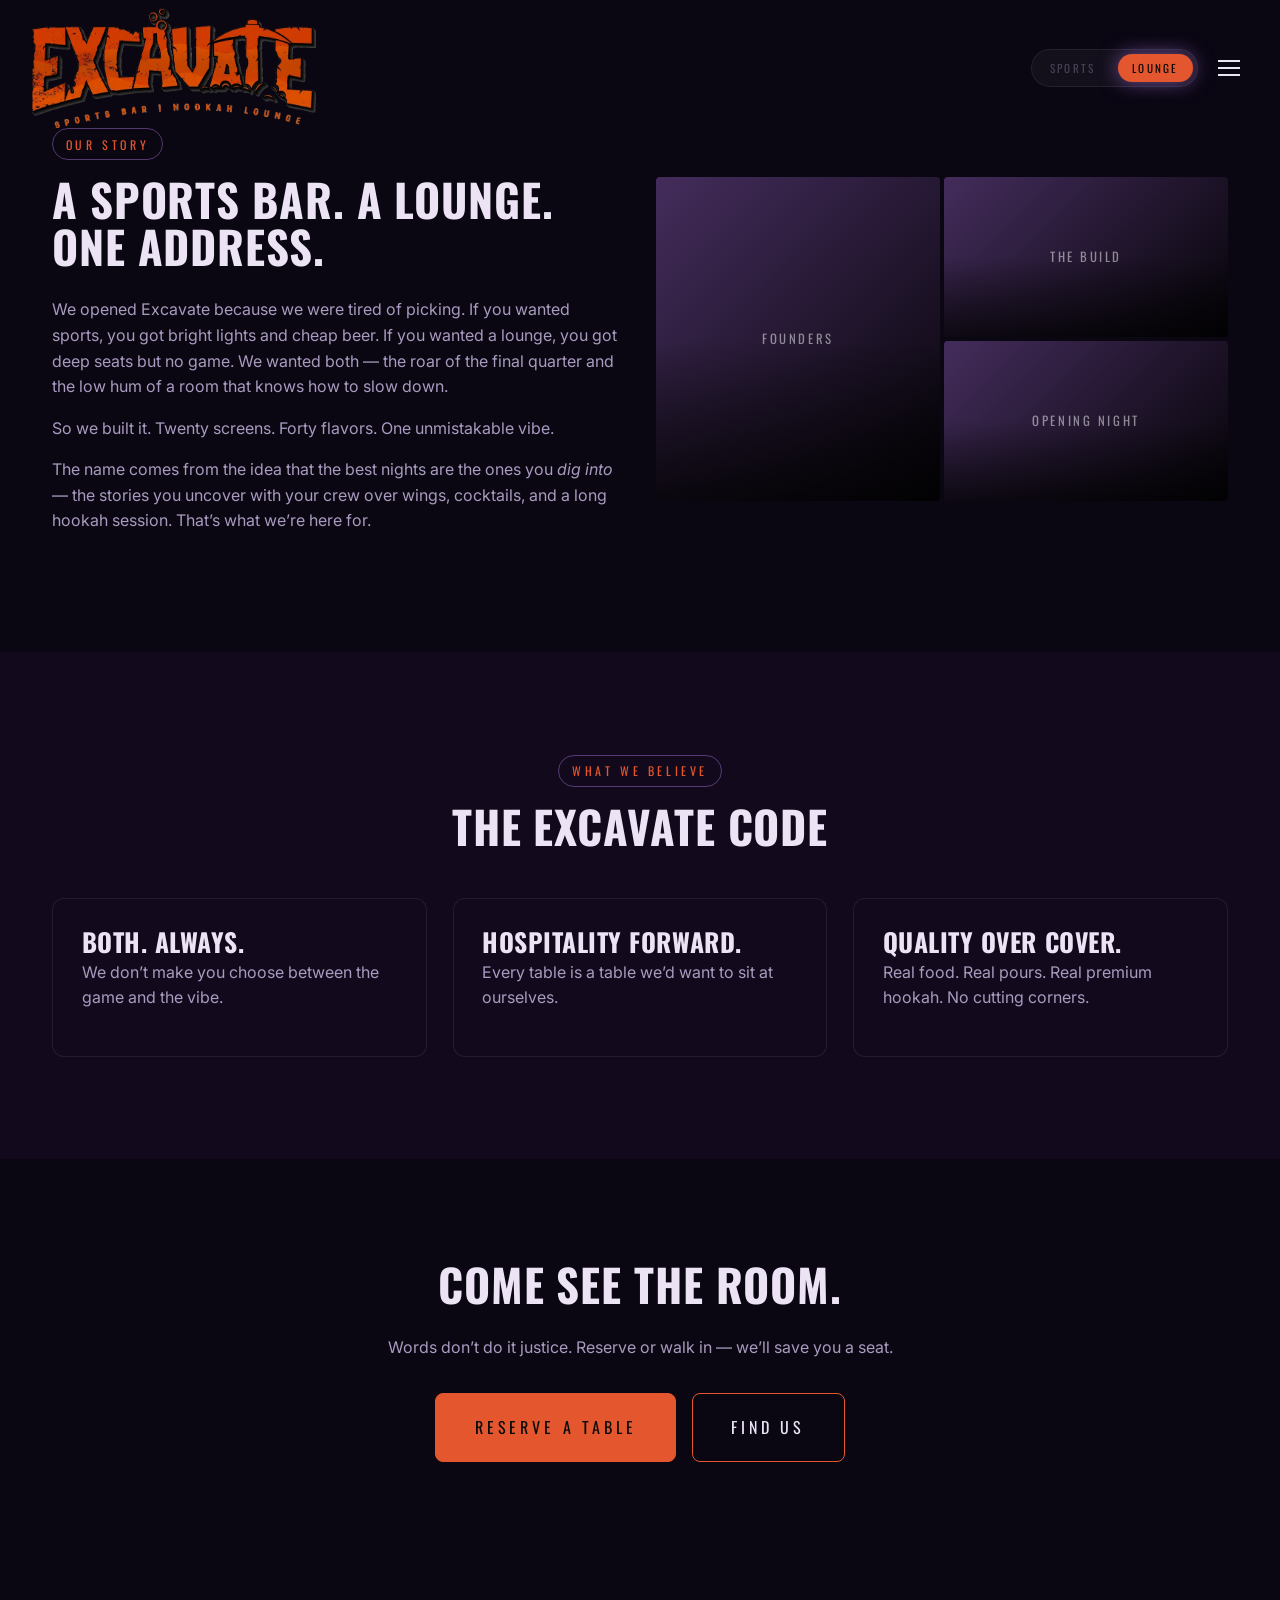
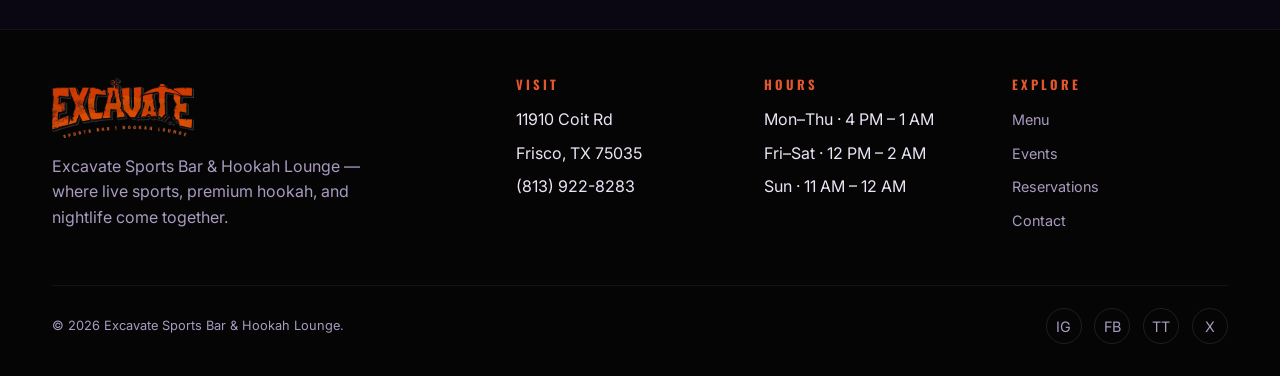
==== about.html @ d7916530 "Initial commit" ====
<!DOCTYPE html>
<html lang="en">
<head>
  <meta charset="UTF-8" />
  <meta name="viewport" content="width=device-width, initial-scale=1.0" />
  <title>About — Excavate</title>
  <meta name="description" content="The story behind Excavate Sports Bar & Hookah Lounge." />
  <link rel="icon" type="image/svg+xml" href="assets/favicon.svg" />
  <link href="https://fonts.googleapis.com/css2?family=Oswald:wght@400;600;700&family=Inter:wght@300;400;500;600&display=swap" rel="stylesheet" />
  <link rel="stylesheet" href="styles.css?v=5" />
</head>
<body data-mode="lounge">

  <!-- Nav overlay -->
  <div class="nav-overlay" id="navOverlay"></div>

    <!-- Nav drawer (outside nav to avoid stacking context issues) -->
  <ul class="nav-links" id="navLinks">
    <li><a href="index.html">Home</a></li>
    <li><a href="menu.html">Menu</a></li>
    <li><a href="events.html">Events</a></li>
    <li><a href="gallery.html">Gallery</a></li>
    <li><a href="reserve.html">Reserve</a></li>
    <li><a href="about.html" class="active">About</a></li>
    <li><a href="contact.html">Contact</a></li>
  </ul>

  <nav class="nav">
    <div class="nav-inner">
      <a href="index.html" class="nav-brand"><img src="assets/logo.png" alt="Excavate" /></a>
      <div class="nav-right">
      <div class="nav-mode-toggle" role="tablist">
        <button data-mode-btn="sports" type="button">Sports</button>
        <button data-mode-btn="lounge" type="button">Lounge</button>
      </div>
      <button class="nav-toggle" id="navToggle" aria-label="Menu"><span></span><span></span><span></span></button>
      </div>
    </div>
  </nav>


  <section class="section">
    <div class="container">
      <div class="grid-2" style="align-items:center;">
        <div>
          <span class="eyebrow">Our Story</span>
          <h2>A Sports Bar. A Lounge. One Address.</h2>
          <p>We opened Excavate because we were tired of picking. If you wanted sports, you got bright lights and cheap beer. If you wanted a lounge, you got deep seats but no game. We wanted both — the roar of the final quarter and the low hum of a room that knows how to slow down.</p>
          <p>So we built it. Twenty screens. Forty flavors. One unmistakable vibe.</p>
          <p>The name comes from the idea that the best nights are the ones you <em>dig into</em> — the stories you uncover with your crew over wings, cocktails, and a long hookah session. That’s what we’re here for.</p>
        </div>
        <div>
          <div class="gallery" style="grid-auto-rows:160px;">
            <div class="tile tall"><div class="placeholder">Founders</div></div>
            <div class="tile"><div class="placeholder">The Build</div></div>
            <div class="tile"><div class="placeholder">Opening Night</div></div>
          </div>
        </div>
      </div>
    </div>
  </section>

  <section class="section" style="background: var(--surface);">
    <div class="container">
      <div class="text-center mb-3">
        <span class="eyebrow">What We Believe</span>
        <h2>The Excavate Code</h2>
      </div>
      <div class="grid-3">
        <div class="card"><h3>Both. Always.</h3><p>We don’t make you choose between the game and the vibe.</p></div>
        <div class="card"><h3>Hospitality Forward.</h3><p>Every table is a table we’d want to sit at ourselves.</p></div>
        <div class="card"><h3>Quality Over Cover.</h3><p>Real food. Real pours. Real premium hookah. No cutting corners.</p></div>
      </div>
    </div>
  </section>

  <section class="section text-center">
    <div class="container">
      <h2>Come See the Room.</h2>
      <p class="muted" style="max-width:520px; margin: 0 auto 2rem;">Words don’t do it justice. Reserve or walk in — we’ll save you a seat.</p>
      <div class="cta-row">
        <a href="reserve.html" class="btn btn-solid btn-xl">Reserve a Table</a>
        <a href="contact.html" class="btn btn-xl">Find Us</a>
      </div>
    </div>
  </section>

  <footer class="footer">
    <div class="container">
      <div class="footer-inner">
        <div><img src="assets/logo.png" alt="Excavate" style="height:60px; margin-bottom:1rem;" /><p class="muted" style="max-width:320px;">Excavate Sports Bar &amp; Hookah Lounge — where live sports, premium hookah, and nightlife come together.</p></div>
        <div><h4>Visit</h4><ul><li>11910 Coit Rd</li><li>Frisco, TX 75035</li><li>(813) 922-8283</li></ul></div>
        <div><h4>Hours</h4><ul><li>Mon–Thu · 4 PM – 1 AM</li><li>Fri–Sat · 12 PM – 2 AM</li><li>Sun · 11 AM – 12 AM</li></ul></div>
        <div><h4>Explore</h4><ul><li><a href="menu.html">Menu</a></li><li><a href="events.html">Events</a></li><li><a href="reserve.html">Reservations</a></li><li><a href="contact.html">Contact</a></li></ul></div>
      </div>
      <div class="legal"><span>© <span id="year"></span> Excavate Sports Bar &amp; Hookah Lounge.</span><div class="socials"><a href="#">IG</a><a href="#">FB</a><a href="#">TT</a><a href="#">X</a></div></div>
    </div>
  </footer>

  <div class="mode-flash" id="modeFlash"></div>
  <script src="app.js"></script>
</body>
</html>
---- styles.css ----
/* =========================================================
   EXCAVATE — Sports Bar | Hookah Lounge
   Industrial Nightlife Dual Experience
   ========================================================= */

/* ---------- Base tokens (shared) ---------- */
:root {
  --font-display: "Oswald", "Bebas Neue", Impact, sans-serif;
  --font-body: "Inter", "Helvetica Neue", Arial, sans-serif;
  --radius: 4px;
  --radius-lg: 12px;

  --ease: cubic-bezier(0.22, 1, 0.36, 1);
  --transition-mode: 900ms var(--ease);

  /* Brand anchors — shared across both modes */
  --brand-orange: #e4572e;
  --brand-orange-hot: #ff6b2b;
  --brand-orange-deep: #b33e1d;

  /* Neutrals */
  --ink-0: #050505;
  --ink-1: #0a0a0a;
  --ink-2: #141414;
  --ink-3: #1f1f1f;
  --ink-4: #2a2a2a;
  --smoke-1: #3a3a3a;
  --smoke-2: #5a5a5a;
  --paper: #f5f1e8;
  --paper-dim: #cfc7b6;
}

/* ---------- Mode: Default (neutral, before entry) ---------- */
body {
  --bg: var(--ink-0);
  --surface: var(--ink-1);
  --surface-2: var(--ink-2);
  --text: var(--paper);
  --text-dim: var(--paper-dim);
  --primary: var(--brand-orange);
  --primary-hot: var(--brand-orange-hot);
  --accent: #ffa84d;
  --signal: #ff2d2d;
  --glow: 228, 87, 46;
  --vignette: radial-gradient(ellipse at center, rgba(0,0,0,0) 0%, rgba(0,0,0,0.7) 100%);
}

/* ---------- Mode: Sports (bright, stadium energy) ---------- */
body[data-mode="sports"] {
  --bg: #0a0a0a;
  --surface: #141414;
  --surface-2: #1f1f1f;
  --text: #f5f1e8;
  --text-dim: #cfc7b6;
  --primary: var(--brand-orange-hot);
  --primary-hot: #ff8a4d;
  --accent: #ffd166;
  --signal: #ff2d2d;
  --glow: 255, 107, 43;
}

/* ---------- Mode: Lounge (dark, smoky, neon) ---------- */
body[data-mode="lounge"] {
  --bg: #0a0612;
  --surface: #120a1c;
  --surface-2: #1a0f26;
  --text: #ece4f5;
  --text-dim: #a99bbf;
  --primary: var(--brand-orange);
  --primary-hot: #ff8a4d;
  --accent: #c084fc;
  --signal: #ff5ca8;
  --glow: 192, 132, 252;
}

/* ---------- Reset ---------- */
*, *::before, *::after { box-sizing: border-box; }
html, body { margin: 0; padding: 0; }
html { scroll-behavior: smooth; }
body {
  background: var(--bg);
  color: var(--text);
  font-family: var(--font-body);
  font-size: 16px;
  line-height: 1.6;
  -webkit-font-smoothing: antialiased;
  transition:
    background-color var(--transition-mode),
    color var(--transition-mode);
  overflow-x: hidden;
}

img { max-width: 100%; display: block; }
a { color: var(--primary); text-decoration: none; transition: color 200ms var(--ease); }
a:hover { color: var(--primary-hot); }

h1, h2, h3, h4 {
  font-family: var(--font-display);
  font-weight: 700;
  letter-spacing: 0.02em;
  text-transform: uppercase;
  margin: 0 0 0.6em;
  line-height: 1.05;
}
h1 { font-size: clamp(2.5rem, 6vw, 5.5rem); }
h2 { font-size: clamp(1.8rem, 3.5vw, 3rem); }
h3 { font-size: clamp(1.2rem, 2vw, 1.6rem); }

p { margin: 0 0 1em; color: var(--text-dim); }

/* ---------- Layout primitives ---------- */
.container {
  width: 100%;
  max-width: 1240px;
  margin: 0 auto;
  padding: 0 clamp(1rem, 3vw, 2rem);
}

.section {
  padding: clamp(3.5rem, 8vw, 7rem) 0;
  position: relative;
}

.eyebrow {
  display: inline-block;
  font-family: var(--font-display);
  letter-spacing: 0.3em;
  font-size: 0.75rem;
  color: var(--primary);
  text-transform: uppercase;
  padding: 0.35rem 0.8rem;
  border: 1px solid rgba(var(--glow), 0.4);
  border-radius: 999px;
  margin-bottom: 1rem;
}

/* ---------- Navigation ---------- */
.nav {
  position: fixed;
  top: 0; left: 0; right: 0;
  z-index: 100;
  background: transparent;
  border-bottom: none;
  transition: background var(--transition-mode);
}
.nav-inner {
  display: flex;
  align-items: center;
  justify-content: space-between;
  padding: 0.5rem clamp(1rem, 3vw, 2rem);
  max-width: 1400px;
  margin: 0 auto;
}

/* Right side: toggle + hamburger grouped together */
.nav-right {
  display: flex;
  align-items: center;
  gap: 0.75rem;
}

/* Nav scrolled state — dark bg once past hero */
.nav.scrolled {
  background: rgba(5, 5, 5, 0.88);
  backdrop-filter: blur(14px);
  -webkit-backdrop-filter: blur(14px);
  border-bottom: 1px solid rgba(255,255,255,0.06);
}
.nav-brand {
  display: flex; align-items: center; gap: 0.6rem;
  font-family: var(--font-display); font-size: 1.25rem;
  letter-spacing: 0.18em; color: var(--text);
}
.nav-brand img { height: 120px; width: auto; transition: height 300ms var(--ease); }
.nav.scrolled .nav-brand img { height: 48px; }
.nav-links {
  display: flex; gap: 1.8rem; list-style: none; margin: 0; padding: 0;
}
.nav-links a {
  color: var(--text-dim);
  font-size: 0.85rem;
  letter-spacing: 0.18em;
  text-transform: uppercase;
  font-family: var(--font-display);
  position: relative;
}
.nav-links a:hover { color: var(--text); }
.nav-links a::after {
  content: ""; position: absolute; bottom: -6px; left: 0;
  width: 0; height: 2px; background: var(--primary);
  transition: width 300ms var(--ease);
}
.nav-links a:hover::after, .nav-links a.active::after { width: 100%; }

.nav-mode-toggle {
  display: flex;
  align-items: center;
  gap: 0.5rem;
  background: rgba(255,255,255,0.04);
  border: 1px solid rgba(255,255,255,0.08);
  border-radius: 999px;
  padding: 4px;
}
.nav-mode-toggle button {
  background: transparent;
  border: none;
  color: var(--text-dim);
  font-family: var(--font-display);
  font-size: 0.7rem;
  letter-spacing: 0.2em;
  text-transform: uppercase;
  padding: 0.4rem 0.9rem;
  border-radius: 999px;
  cursor: pointer;
  transition: all 300ms var(--ease);
}
.nav-mode-toggle button.active {
  background: var(--primary);
  color: #0a0a0a;
  box-shadow: 0 0 20px rgba(var(--glow), 0.55);
}

/* Hamburger — always visible */
.nav-toggle {
  display: block;
  background: none; border: none; color: var(--text); cursor: pointer;
  padding: 0.5rem;
}
.nav-toggle span {
  display: block; width: 22px; height: 2px;
  background: var(--text); margin: 5px 0;
  transition: transform 250ms var(--ease), opacity 250ms var(--ease);
}

/* Nav links — right-side drawer (35% wide) */
.nav-links {
  position: fixed; top: 0; right: 0; bottom: 0;
  width: 35%; min-width: 240px; max-width: 380px;
  flex-direction: column; gap: 1.6rem;
  padding: 5rem 2rem 2rem;
  background: rgba(8,8,8,0.98);
  backdrop-filter: blur(12px);
  border-left: 1px solid rgba(255,255,255,0.08);
  box-shadow: -8px 0 40px rgba(0,0,0,0.6);
  transform: translateX(100%); opacity: 0; pointer-events: none;
  transition: transform 300ms var(--ease), opacity 300ms var(--ease);
  z-index: 999;
  overflow-y: auto;
}
.nav-links.open { transform: translateX(0); opacity: 1; pointer-events: auto; }

/* Overlay behind the drawer */
.nav-overlay {
  position: fixed; inset: 0;
  background: rgba(0,0,0,0.55);
  backdrop-filter: blur(2px);
  opacity: 0; pointer-events: none;
  transition: opacity 300ms var(--ease);
  z-index: 998;
}
.nav-overlay.open { opacity: 1; pointer-events: auto; }

/* ---------- Buttons ---------- */
.btn {
  display: inline-flex; align-items: center; gap: 0.6rem;
  padding: 1rem 1.8rem;
  font-family: var(--font-display);
  font-size: 0.9rem;
  letter-spacing: 0.24em;
  text-transform: uppercase;
  border-radius: 8px;
  border: 1px solid var(--primary);
  color: var(--text);
  background: transparent;
  cursor: pointer;
  transition: all 300ms var(--ease);
  position: relative; overflow: hidden;
}
.btn::before {
  content: ""; position: absolute; inset: 0;
  background: var(--primary); transform: translateX(-101%);
  transition: transform 350ms var(--ease); z-index: -1;
}
.btn:hover {
  color: #0a0a0a;
  box-shadow: 0 0 28px rgba(var(--glow), 0.55);
  border-color: var(--primary-hot);
}
.btn:hover::before { transform: translateX(0); }

.btn-solid {
  background: var(--primary); color: #0a0a0a;
  border-color: var(--primary);
}
.btn-solid::before { display: none; }
.btn-solid:hover {
  background: var(--primary-hot);
  box-shadow: 0 0 32px rgba(var(--glow), 0.7);
}

.btn-ghost {
  border-color: rgba(255,255,255,0.2);
}
.btn-ghost::before { background: rgba(255,255,255,0.1); }
.btn-ghost:hover { color: var(--text); border-color: rgba(255,255,255,0.5); }

.btn-xl { padding: 1.3rem 2.4rem; font-size: 1rem; }

/* ---------- Dual-Mode Hero (Home) ---------- */
.hero-dual {
  position: relative;
  min-height: 100vh;
  display: flex; align-items: center; justify-content: center;
  overflow: hidden;
  padding: 6rem 1rem 4rem;
}
.hero-dual::before {
  content: ""; position: absolute; inset: 0;
  background:
    radial-gradient(ellipse at 30% 20%, rgba(255, 107, 43, 0.25) 0%, transparent 55%),
    radial-gradient(ellipse at 70% 80%, rgba(192, 132, 252, 0.22) 0%, transparent 55%),
    linear-gradient(180deg, rgba(0,0,0,0.6) 0%, rgba(0,0,0,0.9) 100%);
  pointer-events: none;
  animation: heroGradient 16s ease-in-out infinite;
}
@keyframes heroGradient {
  0%, 100% { opacity: 1; }
  50% { opacity: 0.7; }
}

.hero-dual-inner {
  position: relative; z-index: 2;
  text-align: center;
  max-width: 1000px;
}
.hero-logo { width: min(80vw, 560px); margin: 0 auto 2rem; filter: drop-shadow(0 10px 40px rgba(var(--glow), 0.4)); }
.hero-tagline {
  font-family: var(--font-display);
  letter-spacing: 0.3em; text-transform: uppercase;
  font-size: clamp(0.85rem, 1.5vw, 1.1rem);
  color: var(--text-dim); margin-bottom: 3rem;
}
.hero-tagline span {
  display: inline-block; padding: 0 0.8rem;
  position: relative;
}
.hero-tagline span + span::before {
  content: "|";
  position: absolute; left: -0.2rem; color: var(--primary);
}

.mode-choose {
  display: grid;
  grid-template-columns: 1fr 1fr;
  gap: 2rem;
  max-width: 800px;
  margin: 0 auto;
}
@media (max-width: 720px) {
  .mode-choose { grid-template-columns: 1fr; gap: 1rem; }
}

.mode-card {
  position: relative;
  padding: 2.4rem 1.6rem;
  border: 1px solid rgba(255,255,255,0.12);
  border-radius: var(--radius-lg);
  background: rgba(20, 20, 20, 0.55);
  backdrop-filter: blur(14px);
  -webkit-backdrop-filter: blur(14px);
  text-align: left;
  transition: all 400ms var(--ease);
  cursor: pointer; overflow: hidden;
  color: var(--text);
}
.mode-card::before {
  content: ""; position: absolute; inset: 0;
  background: radial-gradient(circle at 50% 0%, rgba(var(--card-glow), 0.35) 0%, transparent 70%);
  opacity: 0; transition: opacity 500ms var(--ease);
}
.mode-card--sports { --card-glow: 255, 107, 43; }
.mode-card--lounge { --card-glow: 192, 132, 252; }
.mode-card:hover {
  transform: translateY(-6px);
  border-color: rgba(var(--card-glow), 0.6);
  box-shadow: 0 20px 60px rgba(var(--card-glow), 0.25);
}
.mode-card:hover::before { opacity: 1; }
.mode-card h2 { color: var(--text); margin-bottom: 0.3rem; }
.mode-card p { color: var(--text-dim); margin-bottom: 1.4rem; }
.mode-card .icon {
  font-size: 2.4rem; margin-bottom: 1rem;
  display: block;
}
.mode-card .enter {
  display: inline-flex; align-items: center; gap: 0.5rem;
  font-family: var(--font-display); letter-spacing: 0.24em;
  font-size: 0.85rem; text-transform: uppercase;
  color: rgba(var(--card-glow), 1);
}
.mode-card .enter::after {
  content: "→"; transition: transform 300ms var(--ease);
}
.mode-card:hover .enter::after { transform: translateX(6px); }

/* ---------- Scroll cue ---------- */
.scroll-cue {
  position: absolute; bottom: 24px; left: 50%;
  transform: translateX(-50%);
  color: var(--text-dim); font-size: 0.7rem;
  letter-spacing: 0.3em; text-transform: uppercase;
  font-family: var(--font-display);
  animation: float 2.4s ease-in-out infinite;
}
.scroll-cue::after {
  content: ""; display: block; width: 1px; height: 28px;
  background: linear-gradient(180deg, var(--primary), transparent);
  margin: 0.6rem auto 0;
}
@keyframes float {
  0%, 100% { transform: translate(-50%, 0); }
  50%   { transform: translate(-50%, 6px); }
}

/* ---------- Smoke & lights overlay ---------- */
.atmosphere {
  position: absolute; inset: 0; pointer-events: none; overflow: hidden; z-index: 1;
}
.smoke-blob {
  position: absolute;
  width: 600px; height: 600px; border-radius: 50%;
  background: radial-gradient(circle, rgba(255,255,255,0.06) 0%, transparent 60%);
  filter: blur(40px);
  animation: smokeDrift 22s ease-in-out infinite;
}
.smoke-blob.s1 { top: -200px; left: -150px; animation-delay: 0s; }
.smoke-blob.s2 { bottom: -200px; right: -150px; animation-delay: -7s;
  background: radial-gradient(circle, rgba(var(--glow), 0.08) 0%, transparent 60%); }
.smoke-blob.s3 { top: 30%; right: 20%; width: 400px; height: 400px; animation-delay: -14s; }

@keyframes smokeDrift {
  0%, 100% { transform: translate(0, 0) scale(1); opacity: 0.55; }
  50%      { transform: translate(40px, -30px) scale(1.15); opacity: 0.8; }
}

.stadium-lights {
  position: absolute; inset: 0; opacity: 0;
  background:
    radial-gradient(ellipse at 20% 0%, rgba(255,107,43,0.15) 0%, transparent 40%),
    radial-gradient(ellipse at 80% 0%, rgba(255,209,102,0.10) 0%, transparent 40%);
  transition: opacity 900ms var(--ease);
}
body[data-mode="sports"] .stadium-lights { opacity: 1; }

/* ---------- Stat strip ---------- */
.stat-strip {
  display: grid;
  grid-template-columns: repeat(4, 1fr);
  gap: 2rem;
  padding: 2.6rem 0;
  border-top: 1px solid rgba(255,255,255,0.08);
  border-bottom: 1px solid rgba(255,255,255,0.08);
}
@media (max-width: 720px) { .stat-strip { grid-template-columns: repeat(2, 1fr); gap: 1.4rem; } }
.stat-strip > div { text-align: center; }
.stat-strip .n {
  font-family: var(--font-display);
  font-size: clamp(2rem, 4vw, 3.4rem); color: var(--primary); display: block;
  text-shadow: 0 0 24px rgba(var(--glow), 0.45);
}
.stat-strip .l {
  font-family: var(--font-display);
  font-size: 0.7rem; letter-spacing: 0.3em;
  color: var(--text-dim); text-transform: uppercase;
}

/* ---------- Cards & grids ---------- */
.grid-3 {
  display: grid; gap: 1.6rem;
  grid-template-columns: repeat(auto-fit, minmax(280px, 1fr));
}
.grid-2 {
  display: grid; gap: 2rem;
  grid-template-columns: repeat(auto-fit, minmax(320px, 1fr));
}

.card {
  background: var(--surface);
  border: 1px solid rgba(255,255,255,0.08);
  border-radius: var(--radius-lg);
  padding: 1.8rem;
  transition: transform 300ms var(--ease), border-color 300ms var(--ease), box-shadow 300ms var(--ease);
}
.card:hover {
  transform: translateY(-4px);
  border-color: rgba(var(--glow), 0.45);
  box-shadow: 0 14px 40px rgba(var(--glow), 0.18);
}
.card h3 { margin-bottom: 0.3rem; }

/* ---------- Game / Match cards ---------- */
.match-card {
  background: var(--surface);
  border: 1px solid rgba(255,255,255,0.08);
  border-radius: var(--radius-lg);
  padding: 1.4rem;
  display: flex; flex-direction: column; gap: 1rem;
  position: relative; overflow: hidden;
}
.match-card .league {
  font-family: var(--font-display);
  letter-spacing: 0.24em; font-size: 0.7rem;
  color: var(--primary); text-transform: uppercase;
}
.match-card .time {
  font-family: var(--font-display); color: var(--text-dim);
  font-size: 0.8rem; letter-spacing: 0.15em;
}
.match-card .teams {
  display: flex; justify-content: space-between; align-items: center;
  font-family: var(--font-display); font-size: 1.4rem;
  text-transform: uppercase;
}
.match-card .vs { color: var(--text-dim); font-size: 0.8rem; }
.match-card .live {
  position: absolute; top: 1rem; right: 1rem;
  padding: 0.2rem 0.6rem; border-radius: 999px;
  background: var(--signal);
  color: white; font-size: 0.65rem; letter-spacing: 0.2em;
  font-family: var(--font-display);
  animation: pulse 1.6s infinite;
}
@keyframes pulse {
  0%, 100% { box-shadow: 0 0 0 0 rgba(255,45,45,0.6); }
  70% { box-shadow: 0 0 0 12px rgba(255,45,45,0); }
}

/* ---------- Hookah flavor cards ---------- */
.flavor-card {
  position: relative;
  padding: 1.6rem;
  background: linear-gradient(180deg, var(--surface), var(--surface-2));
  border: 1px solid rgba(var(--glow), 0.15);
  border-radius: var(--radius-lg);
  overflow: hidden;
  transition: all 400ms var(--ease);
}
.flavor-card::before {
  content: ""; position: absolute; inset: 0;
  background: radial-gradient(circle at 50% 0%, rgba(var(--glow), 0.25) 0%, transparent 60%);
  opacity: 0; transition: opacity 400ms var(--ease);
}
.flavor-card:hover { border-color: rgba(var(--glow), 0.5); transform: translateY(-4px); }
.flavor-card:hover::before { opacity: 1; }
.flavor-card h4 {
  font-family: var(--font-display); font-size: 1.1rem;
  letter-spacing: 0.12em; margin-bottom: 0.2rem;
  position: relative; z-index: 1;
}
.flavor-card .notes {
  font-size: 0.85rem; color: var(--text-dim);
  position: relative; z-index: 1;
}
.flavor-card .price {
  position: absolute; top: 1.4rem; right: 1.4rem;
  font-family: var(--font-display); color: var(--primary);
  font-size: 1.1rem; z-index: 1;
}

/* ---------- Menu list ---------- */
.menu-list { list-style: none; margin: 0; padding: 0; }
.menu-list li {
  display: grid;
  grid-template-columns: 1fr auto;
  gap: 1rem;
  padding: 1rem 0;
  border-bottom: 1px dashed rgba(255,255,255,0.08);
  align-items: baseline;
}
.menu-list li:last-child { border-bottom: none; }
.menu-list .item-name {
  font-family: var(--font-display);
  font-size: 1.05rem; letter-spacing: 0.08em;
  text-transform: uppercase; color: var(--text);
}
.menu-list .item-desc { display: block; color: var(--text-dim); font-size: 0.85rem; margin-top: 0.2rem; letter-spacing: 0; text-transform: none; font-family: var(--font-body); }
.menu-list .item-price {
  font-family: var(--font-display); color: var(--primary);
  font-size: 1.05rem;
}

/* Menu tabs */
.menu-tabs {
  display: flex; gap: 0.6rem; flex-wrap: wrap;
  margin-bottom: 2.4rem; justify-content: center;
}
.menu-tab {
  background: transparent;
  border: 1px solid rgba(255,255,255,0.12);
  color: var(--text-dim);
  padding: 0.7rem 1.4rem;
  font-family: var(--font-display);
  letter-spacing: 0.2em; text-transform: uppercase;
  font-size: 0.75rem;
  border-radius: 999px; cursor: pointer;
  transition: all 250ms var(--ease);
}
.menu-tab:hover { color: var(--text); border-color: var(--primary); }
.menu-tab.active {
  background: var(--primary); color: #0a0a0a;
  border-color: var(--primary);
  box-shadow: 0 0 20px rgba(var(--glow), 0.4);
}

.menu-panel { display: none; }
.menu-panel.active { display: block; animation: fadeInUp 500ms var(--ease); }
@keyframes fadeInUp {
  from { opacity: 0; transform: translateY(12px); }
  to   { opacity: 1; transform: translateY(0); }
}

/* ---------- Combo featured ---------- */
.combo-card {
  background: linear-gradient(135deg, rgba(var(--glow), 0.1) 0%, var(--surface-2) 60%);
  border: 1px solid rgba(var(--glow), 0.3);
  padding: 2rem;
  border-radius: var(--radius-lg);
  position: relative; overflow: hidden;
}
.combo-card .pill {
  display: inline-block; padding: 0.3rem 0.7rem;
  border-radius: 999px; font-size: 0.65rem;
  font-family: var(--font-display); letter-spacing: 0.24em;
  text-transform: uppercase; color: #0a0a0a;
  background: var(--primary);
  margin-bottom: 0.8rem;
}
.combo-card .price-big {
  font-family: var(--font-display);
  font-size: 2.4rem; color: var(--primary);
  display: block; margin-top: 0.8rem;
  text-shadow: 0 0 28px rgba(var(--glow), 0.4);
}
.combo-card ul { list-style: none; padding: 0; margin: 1rem 0; }
.combo-card li { padding: 0.3rem 0; color: var(--text-dim); }
.combo-card li::before { content: "▸ "; color: var(--primary); }

/* ---------- Gallery ---------- */
.gallery {
  display: grid;
  gap: 4px;
  grid-template-columns: repeat(auto-fit, minmax(240px, 1fr));
  grid-auto-rows: 220px;
}
.gallery .tile {
  position: relative; overflow: hidden;
  border-radius: var(--radius);
  background: var(--surface-2);
  cursor: pointer;
}
.gallery .tile.wide { grid-column: span 2; }
.gallery .tile.tall { grid-row: span 2; }
.gallery .tile::before {
  content: ""; position: absolute; inset: 0;
  background: linear-gradient(180deg, transparent 50%, rgba(0,0,0,0.7) 100%);
  z-index: 1;
}
.gallery .tile .label {
  position: absolute; left: 1rem; bottom: 0.8rem; z-index: 2;
  font-family: var(--font-display); letter-spacing: 0.2em;
  text-transform: uppercase; font-size: 0.75rem;
  color: var(--paper);
}
.gallery .tile .placeholder {
  width: 100%; height: 100%;
  background: linear-gradient(135deg,
    rgba(var(--glow), 0.25) 0%,
    rgba(0,0,0,0.8) 100%);
  display: flex; align-items: center; justify-content: center;
  font-family: var(--font-display); color: rgba(255,255,255,0.5);
  letter-spacing: 0.2em; font-size: 0.8rem; text-transform: uppercase;
  transition: transform 500ms var(--ease);
}
.gallery .tile:hover .placeholder { transform: scale(1.06); }
@media (max-width: 720px) {
  .gallery .tile.wide, .gallery .tile.tall { grid-column: span 1; grid-row: span 1; }
}

/* ---------- Reservation form ---------- */
.form-grid {
  display: grid;
  grid-template-columns: 1fr 1fr;
  gap: 1.2rem;
}
@media (max-width: 640px) { .form-grid { grid-template-columns: 1fr; } }
.form-grid .full { grid-column: 1 / -1; }

.field {
  display: flex; flex-direction: column; gap: 0.4rem;
}
.field label {
  font-family: var(--font-display);
  font-size: 0.7rem; letter-spacing: 0.24em;
  color: var(--text-dim); text-transform: uppercase;
}
.field input, .field select, .field textarea {
  background: var(--surface);
  border: 1px solid rgba(255,255,255,0.12);
  color: var(--text);
  padding: 0.9rem 1rem;
  border-radius: var(--radius);
  font-family: inherit; font-size: 1rem;
  transition: border-color 250ms var(--ease), box-shadow 250ms var(--ease);
}
.field input:focus, .field select:focus, .field textarea:focus {
  outline: none;
  border-color: var(--primary);
  box-shadow: 0 0 0 3px rgba(var(--glow), 0.2);
}
.field textarea { resize: vertical; min-height: 120px; }

/* ---------- Info / contact blocks ---------- */
.info-grid { display: grid; gap: 2rem; grid-template-columns: repeat(auto-fit, minmax(240px, 1fr)); }
.info-block .label {
  font-family: var(--font-display);
  font-size: 0.7rem; letter-spacing: 0.24em;
  color: var(--primary); text-transform: uppercase;
  margin-bottom: 0.4rem;
}
.info-block .value {
  font-family: var(--font-display);
  font-size: 1.1rem; letter-spacing: 0.05em;
  color: var(--text);
}

.map-embed {
  background: var(--surface-2);
  border: 1px solid rgba(255,255,255,0.08);
  border-radius: var(--radius-lg);
  aspect-ratio: 16 / 9;
  display: flex; align-items: center; justify-content: center;
  color: var(--text-dim);
  font-family: var(--font-display);
  letter-spacing: 0.24em; text-transform: uppercase;
  font-size: 0.8rem;
}

/* ---------- Footer ---------- */
.footer {
  background: var(--ink-0);
  border-top: 1px solid rgba(255,255,255,0.06);
  padding: 3rem 0 2rem;
  margin-top: 4rem;
}
.footer-inner {
  display: grid;
  grid-template-columns: 2fr 1fr 1fr 1fr;
  gap: 2rem;
}
@media (max-width: 900px) { .footer-inner { grid-template-columns: 1fr 1fr; } }
@media (max-width: 540px) { .footer-inner { grid-template-columns: 1fr; } }

.footer h4 {
  font-size: 0.8rem; letter-spacing: 0.24em; color: var(--primary);
  margin-bottom: 1rem;
}
.footer ul { list-style: none; padding: 0; margin: 0; }
.footer li { margin-bottom: 0.5rem; }
.footer a { color: var(--text-dim); font-size: 0.9rem; }
.footer a:hover { color: var(--text); }
.footer .legal {
  border-top: 1px solid rgba(255,255,255,0.06);
  margin-top: 2.4rem; padding-top: 1.4rem;
  display: flex; justify-content: space-between; align-items: center; flex-wrap: wrap; gap: 1rem;
  color: var(--text-dim); font-size: 0.8rem;
}
.footer .socials { display: flex; gap: 0.8rem; }
.footer .socials a {
  width: 36px; height: 36px;
  border: 1px solid rgba(255,255,255,0.1);
  border-radius: 50%;
  display: inline-flex; align-items: center; justify-content: center;
  transition: all 250ms var(--ease);
}
.footer .socials a:hover {
  border-color: var(--primary); color: var(--primary);
  box-shadow: 0 0 18px rgba(var(--glow), 0.35);
}

/* ---------- Page headers (inner pages) ---------- */
.page-header {
  padding: 9rem 0 3rem;
  text-align: center; position: relative;
  border-bottom: 1px solid rgba(255,255,255,0.06);
  overflow: hidden;
}
.page-header .atmosphere { z-index: 0; }
.page-header > * { position: relative; z-index: 1; }
.page-header h1 { margin-bottom: 0.4rem; }
.page-header p { max-width: 600px; margin: 0 auto; }

/* ---------- Mode-switch flash overlay ---------- */
.mode-flash {
  position: fixed; inset: 0; z-index: 999;
  background: radial-gradient(circle at center, rgba(var(--glow), 0.8) 0%, transparent 70%);
  opacity: 0; pointer-events: none;
  mix-blend-mode: screen;
  transition: opacity 600ms var(--ease);
}
.mode-flash.flash { opacity: 1; }

/* ---------- Utilities ---------- */
.text-center { text-align: center; }
.muted { color: var(--text-dim); }
.orange { color: var(--primary); }
.mt-1 { margin-top: 1rem; } .mt-2 { margin-top: 2rem; } .mt-3 { margin-top: 3rem; }
.mb-1 { margin-bottom: 1rem; } .mb-2 { margin-bottom: 2rem; } .mb-3 { margin-bottom: 3rem; }
.cta-row { display: flex; gap: 1rem; flex-wrap: wrap; justify-content: center; }

/* Reveal-on-scroll */
.reveal { opacity: 0; transform: translateY(30px); transition: opacity 800ms var(--ease), transform 800ms var(--ease); }
.reveal.in { opacity: 1; transform: translateY(0); }

/* Swipe cue for mobile */
.swipe-cue {
  display: none;
  position: fixed; bottom: 1.5rem; left: 50%; transform: translateX(-50%);
  font-family: var(--font-display); letter-spacing: 0.2em; text-transform: uppercase;
  font-size: 0.7rem; color: var(--text-dim);
  background: rgba(0,0,0,0.6); padding: 0.4rem 0.9rem; border-radius: 999px;
  backdrop-filter: blur(10px);
  z-index: 50; pointer-events: none;
  opacity: 0; transition: opacity 400ms var(--ease);
}
@media (max-width: 720px) {
  .swipe-cue.show { display: block; opacity: 1; animation: fadeOutLater 3s forwards; }
}
@keyframes fadeOutLater {
  0% { opacity: 0; } 15% { opacity: 1; } 80% { opacity: 1; } 100% { opacity: 0; }
}

/* ---------- Menu Hero ---------- */
.menu-hero {
  position: relative;
  min-height: 55vh;
  display: flex;
  align-items: center;
  justify-content: center;
  background-image: url('assets/hero-bg.png');
  background-size: cover;
  background-position: center;
  padding: calc(120px + 3rem) 1rem 4rem;
  overflow: hidden;
}
.menu-hero::before {
  content: ""; position: absolute; inset: 0;
  background: linear-gradient(180deg, rgba(0,0,0,0.55) 0%, rgba(0,0,0,0.8) 100%);
  pointer-events: none;
}
.menu-hero-inner {
  position: relative; z-index: 1;
  text-align: center;
  width: 100%;
}
.menu-hero-title {
  font-family: var(--font-display);
  font-size: clamp(3.5rem, 10vw, 7rem);
  font-weight: 700;
  color: #fff;
  letter-spacing: 0.05em;
  text-transform: uppercase;
  margin: 0 0 0.5rem;
  line-height: 1;
}
.menu-hero-divider {
  width: 80px; height: 2px;
  background: var(--primary);
  margin: 0.8rem auto;
}
.menu-hero-sub {
  font-size: clamp(0.9rem, 1.8vw, 1.1rem);
  color: rgba(255,255,255,0.75);
  max-width: 560px; margin: 0 auto;
  font-style: italic;
  font-family: var(--font-body);
}

/* ---------- Hookah Menu (Ghazal-style list) ---------- */
.hk-section { margin-bottom: 3.5rem; }

.hk-heading {
  font-family: 'Cormorant Garamond', Georgia, serif !important;
  font-size: clamp(1.4rem, 2.5vw, 1.9rem) !important;
  font-weight: 600 !important;
  color: var(--primary) !important;
  text-transform: none !important;
  letter-spacing: 0.02em !important;
  border-bottom: 1px solid rgba(var(--glow), 0.3);
  padding-bottom: 0.6rem;
  margin-bottom: 0;
}

.hk-list {
  display: grid;
  grid-template-columns: 1fr 1fr;
  column-gap: 3rem;
}
@media (max-width: 640px) { .hk-list { grid-template-columns: 1fr; } }

.hk-item {
  display: flex;
  align-items: center;
  padding: 0.85rem 0;
  border-bottom: 1px solid rgba(255,255,255,0.06);
}
.hk-name {
  font-size: 1rem;
  color: var(--text);
  white-space: nowrap;
  font-family: var(--font-body);
  font-weight: 400;
  flex-shrink: 0;
}
.hk-dots {
  flex: 1;
  height: 1px;
  background-image: repeating-linear-gradient(
    to right,
    rgba(255,255,255,0.2) 0px,
    rgba(255,255,255,0.2) 4px,
    transparent 4px,
    transparent 10px
  );
  margin: 0 0.8rem;
  min-width: 20px;
}
.hk-price {
  color: var(--primary);
  font-family: var(--font-display);
  font-size: 0.95rem;
  letter-spacing: 0.05em;
  white-space: nowrap;
  flex-shrink: 0;
}

.hk-policy {
  text-align: center;
  border-top: 1px solid rgba(255,255,255,0.08);
  padding-top: 2.5rem;
  margin-top: 1rem;
}
.hk-policy h4 {
  color: var(--primary);
  font-size: 1rem; letter-spacing: 0.2em;
  margin-bottom: 0.6rem;
}
.hk-policy p {
  color: var(--text-dim);
  font-size: 0.95rem;
  margin-bottom: 0.3rem;
}
.hk-note {
  font-style: italic;
  font-size: 0.82rem !important;
  margin-top: 1rem !important;
  max-width: 600px;
  margin-left: auto !important;
  margin-right: auto !important;
}

/* ---------- Menu: lounge mode shows only hookah ---------- */
body[data-mode="lounge"] .sports-only { display: none !important; visibility: hidden !important; }
body[data-mode="lounge"] .menu-panel:not(.lounge-always-show) { display: none !important; }
body[data-mode="lounge"] .lounge-always-show { display: block !important; visibility: visible !important; }
body[data-mode="sports"] .lounge-only { display: none; }

/* Brand section within hookah menu */
.hookah-brands { display: flex; flex-direction: column; gap: 3rem; }
.brand-title {
  font-family: var(--font-display);
  font-size: 1rem; letter-spacing: 0.3em;
  text-transform: uppercase;
  color: var(--primary);
  border-bottom: 1px solid rgba(var(--glow), 0.3);
  padding-bottom: 0.6rem;
  margin-bottom: 1.2rem;
}

/* ---------- Lounge Hero ---------- */
.hero-lounge {
  position: relative;
  min-height: 100vh;
  display: flex; align-items: center; justify-content: center;
  overflow: hidden;
  padding: 6rem 1rem 4rem;
  background-image: url('assets/hero-bg.png');
  background-size: cover;
  background-position: center;
  background-repeat: no-repeat;
}
.hero-lounge::before {
  content: ""; position: absolute; inset: 0;
  background: linear-gradient(180deg, rgba(0,0,0,0.45) 0%, rgba(0,0,0,0.7) 100%);
  pointer-events: none;
}
.hero-lounge-inner {
  position: relative; z-index: 2;
  text-align: center;
  max-width: 900px;
}
.hero-lounge-sub {
  font-family: 'Cormorant Garamond', 'Georgia', serif;
  font-size: clamp(1.4rem, 3vw, 2.2rem);
  font-style: italic;
  color: #fff;
  letter-spacing: 0.08em;
  margin-bottom: 2.5rem;
  font-weight: 400;
  text-shadow: 0 2px 20px rgba(0,0,0,0.6);
}

/* Disable Sports button */
[data-mode-btn="sports"] {
  opacity: 0.35;
  pointer-events: none;
  cursor: default;
}

/* Inner pages — push content below fixed nav */
.section:first-of-type { padding-top: clamp(5rem, 10vw, 8rem); }

/* ---------- Experience Pillars ---------- */
.pillars {
  display: grid;
  grid-template-columns: repeat(3, 1fr);
  border: 1px solid rgba(255,255,255,0.08);
  border-radius: var(--radius-lg);
  overflow: hidden;
}
@media (max-width: 720px) { .pillars { grid-template-columns: 1fr; } }

.pillar-card {
  padding: 3rem 2.4rem;
  text-align: center;
  border-right: 1px solid rgba(255,255,255,0.08);
  background: var(--surface);
  transition: background 300ms var(--ease);
}
.pillar-card:last-child { border-right: none; }
@media (max-width: 720px) {
  .pillar-card { border-right: none; border-bottom: 1px solid rgba(255,255,255,0.08); }
  .pillar-card:last-child { border-bottom: none; }
}
.pillar-card--center {
  background: linear-gradient(180deg, rgba(var(--glow), 0.1) 0%, var(--surface) 100%);
  border-top: 2px solid var(--primary);
}
.pillar-card:hover { background: var(--surface-2); }
.pillar-icon {
  font-size: 1.8rem; color: var(--primary);
  margin-bottom: 1rem; display: block;
  text-shadow: 0 0 20px rgba(var(--glow), 0.5);
}

/* ---------- Collections ---------- */
.collections {
  display: grid;
  grid-template-columns: repeat(4, 1fr);
  gap: 1.4rem;
}
@media (max-width: 960px) { .collections { grid-template-columns: repeat(2, 1fr); } }
@media (max-width: 540px) { .collections { grid-template-columns: 1fr; } }

.collection-card {
  display: flex; flex-direction: column;
  border: 1px solid rgba(255,255,255,0.08);
  border-radius: var(--radius-lg);
  overflow: hidden;
  background: var(--surface);
  color: var(--text);
  transition: all 350ms var(--ease);
}
.collection-card:hover {
  border-color: rgba(var(--glow), 0.45);
  transform: translateY(-6px);
  box-shadow: 0 20px 50px rgba(var(--glow), 0.15);
  color: var(--text);
}
.collection-img {
  height: 190px;
  overflow: hidden;
}
.collection-img .placeholder {
  width: 100%; height: 100%;
  background: linear-gradient(135deg, rgba(var(--glow), 0.28) 0%, rgba(0,0,0,0.75) 100%);
  display: flex; align-items: center; justify-content: center;
  font-family: var(--font-display); letter-spacing: 0.22em;
  color: rgba(255,255,255,0.35); font-size: 0.75rem; text-transform: uppercase;
  transition: transform 500ms var(--ease);
}
.collection-card:hover .collection-img .placeholder { transform: scale(1.08); }
.collection-body {
  padding: 1.4rem; flex: 1;
  display: flex; flex-direction: column;
}
.collection-body h3 { margin-bottom: 0.3rem; font-size: 1.05rem; }
.collection-body p { flex: 1; font-size: 0.88rem; }
.collection-link {
  font-family: var(--font-display); font-size: 0.75rem;
  letter-spacing: 0.22em; color: var(--primary);
  text-transform: uppercase; margin-top: 0.6rem;
  transition: letter-spacing 300ms var(--ease);
}
.collection-card:hover .collection-link { letter-spacing: 0.32em; }

/* ---------- Event Cards ---------- */
.event-card {
  background: var(--surface);
  border: 1px solid rgba(255,255,255,0.08);
  border-radius: var(--radius-lg);
  padding: 2.4rem;
  text-align: center;
  transition: all 300ms var(--ease);
}
.event-card:hover {
  border-color: rgba(var(--glow), 0.4);
  transform: translateY(-4px);
  box-shadow: 0 16px 44px rgba(var(--glow), 0.15);
}
.event-card--featured {
  background: linear-gradient(160deg, rgba(var(--glow), 0.12) 0%, var(--surface-2) 100%);
  border-color: rgba(var(--glow), 0.3);
}
.event-night {
  display: inline-block;
  font-family: var(--font-display); font-size: 0.68rem;
  letter-spacing: 0.32em; color: var(--primary);
  text-transform: uppercase; margin-bottom: 0.8rem;
}
.event-detail {
  display: block;
  font-family: var(--font-display); font-size: 0.72rem;
  letter-spacing: 0.22em; color: var(--text-dim);
  text-transform: uppercase; margin-top: 1rem;
  padding-top: 1rem;
  border-top: 1px solid rgba(255,255,255,0.08);
}

/* ---------- Full-width Gallery ---------- */
.gallery-full {
  display: grid;
  grid-template-columns: repeat(4, 1fr);
  grid-auto-rows: 220px;
  gap: 4px;
}
@media (max-width: 720px) { .gallery-full { grid-template-columns: repeat(2, 1fr); } }

.gtile {
  position: relative; overflow: hidden;
  background: var(--surface-2); cursor: pointer;
}
.gtile-wide { grid-column: span 2; }
.gtile-tall { grid-row: span 2; }
@media (max-width: 720px) {
  .gtile-wide, .gtile-tall { grid-column: span 1; grid-row: span 1; }
}
.gtile .placeholder {
  width: 100%; height: 100%;
  background: linear-gradient(135deg, rgba(var(--glow), 0.22) 0%, rgba(0,0,0,0.72) 100%);
  display: flex; align-items: center; justify-content: center;
  font-family: var(--font-display); letter-spacing: 0.22em;
  color: rgba(255,255,255,0.28); font-size: 0.75rem; text-transform: uppercase;
  transition: transform 500ms var(--ease);
}
.gtile:hover .placeholder { transform: scale(1.06); }

/* ---------- Testimonials ---------- */
.testimonial-card {
  background: var(--surface);
  border: 1px solid rgba(255,255,255,0.08);
  border-radius: var(--radius-lg);
  padding: 2rem 1.8rem;
  transition: all 300ms var(--ease);
}
.testimonial-card:hover {
  border-color: rgba(var(--glow), 0.35);
  transform: translateY(-4px);
  box-shadow: 0 14px 40px rgba(var(--glow), 0.12);
}
.t-stars {
  font-size: 1rem; color: var(--primary);
  margin-bottom: 1rem;
  text-shadow: 0 0 14px rgba(var(--glow), 0.45);
  letter-spacing: 0.1em;
}
.testimonial-card p {
  font-style: italic; font-size: 0.94rem;
  line-height: 1.75; margin-bottom: 1.2rem;
}
.t-name {
  font-family: var(--font-display); font-size: 0.72rem;
  letter-spacing: 0.24em; color: var(--primary);
  text-transform: uppercase;
}
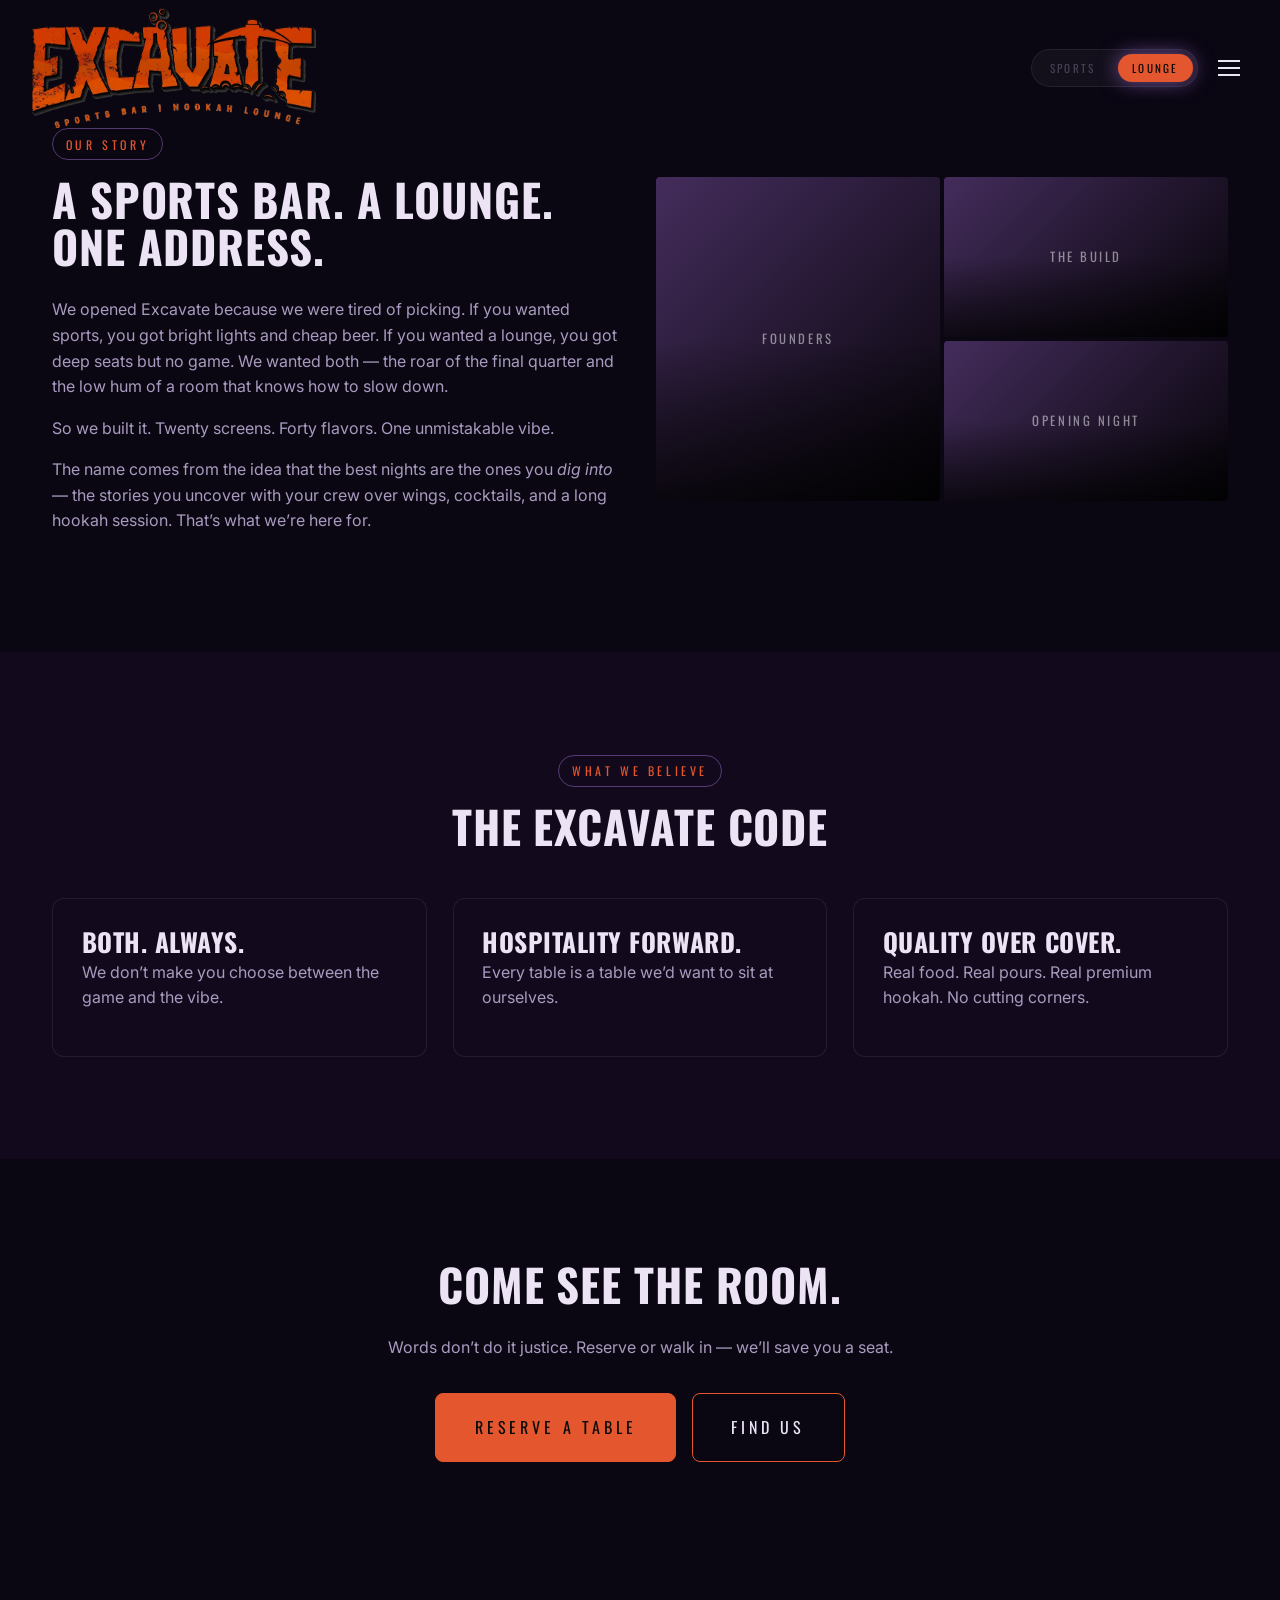
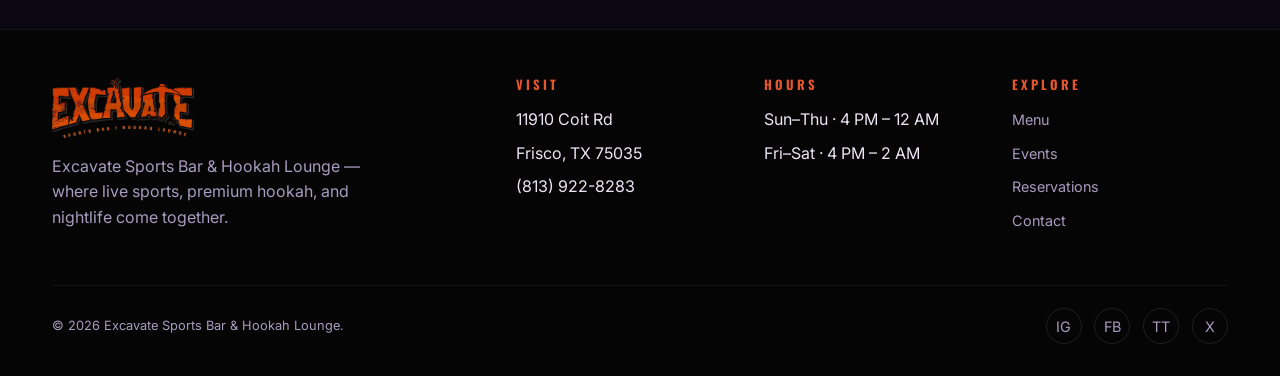
==== commit 2d5ae0f9: "Soft launch updates: banner, pricing, hours, happy hour, hide reviews - Add soft launch banner modal" ====
--- a/about.html
+++ b/about.html
@@ -90,7 +90,7 @@
       <div class="footer-inner">
         <div><img src="assets/logo.png" alt="Excavate" style="height:60px; margin-bottom:1rem;" /><p class="muted" style="max-width:320px;">Excavate Sports Bar &amp; Hookah Lounge — where live sports, premium hookah, and nightlife come together.</p></div>
         <div><h4>Visit</h4><ul><li>11910 Coit Rd</li><li>Frisco, TX 75035</li><li>(813) 922-8283</li></ul></div>
-        <div><h4>Hours</h4><ul><li>Mon–Thu · 4 PM – 1 AM</li><li>Fri–Sat · 12 PM – 2 AM</li><li>Sun · 11 AM – 12 AM</li></ul></div>
+        <div><h4>Hours</h4><ul><li>Sun–Thu · 4 PM – 12 AM</li><li>Fri–Sat · 4 PM – 2 AM</li></ul></div>
         <div><h4>Explore</h4><ul><li><a href="menu.html">Menu</a></li><li><a href="events.html">Events</a></li><li><a href="reserve.html">Reservations</a></li><li><a href="contact.html">Contact</a></li></ul></div>
       </div>
       <div class="legal"><span>© <span id="year"></span> Excavate Sports Bar &amp; Hookah Lounge.</span><div class="socials"><a href="#">IG</a><a href="#">FB</a><a href="#">TT</a><a href="#">X</a></div></div>
--- a/styles.css
+++ b/styles.css
@@ -1202,3 +1202,89 @@
   letter-spacing: 0.24em; color: var(--primary);
   text-transform: uppercase;
 }
+
+/* ---------- Soft-launch banner modal ---------- */
+.launch-modal {
+  position: fixed;
+  inset: 0;
+  z-index: 2000;
+  display: flex;
+  align-items: flex-start;
+  justify-content: center;
+  padding-top: clamp(3rem, 8vh, 6rem);
+  background: transparent;
+  pointer-events: none;
+  opacity: 0;
+  animation: launchFadeIn 500ms 150ms var(--ease) forwards;
+}
+.launch-modal.hidden {
+  display: none;
+}
+@keyframes launchFadeIn {
+  to { opacity: 1; }
+}
+.launch-modal__inner {
+  position: relative;
+  width: min(620px, 92vw);
+  pointer-events: all;
+  border-radius: var(--radius-lg);
+  overflow: hidden;
+  box-shadow:
+    0 8px 40px rgba(0, 0, 0, 0.55),
+    0 0 0 1px rgba(var(--glow), 0.2);
+  transform: translateY(12px);
+  animation: launchSlideUp 500ms 150ms var(--ease) forwards;
+}
+@keyframes launchSlideUp {
+  to { transform: translateY(0); }
+}
+.launch-modal__img {
+  width: 100%;
+  height: auto;
+  display: block;
+}
+.launch-modal__close {
+  position: absolute;
+  top: 10px;
+  right: 10px;
+  width: 36px;
+  height: 36px;
+  border: none;
+  border-radius: 50%;
+  background: rgba(0, 0, 0, 0.65);
+  color: #fff;
+  font-size: 1rem;
+  line-height: 1;
+  cursor: pointer;
+  display: flex;
+  align-items: center;
+  justify-content: center;
+  transition: background 200ms var(--ease), transform 200ms var(--ease);
+  backdrop-filter: blur(4px);
+  z-index: 10;
+}
+.launch-modal__close:hover {
+  background: var(--primary);
+  transform: scale(1.1);
+}
+.launch-modal__footer {
+  background: var(--surface);
+  padding: 0.65rem 1.5rem;
+  text-align: center;
+  border-top: 1px solid rgba(var(--glow), 0.15);
+}
+.launch-modal__footer p {
+  margin: 0;
+  font-family: var(--font-display);
+  font-size: 0.78rem;
+  letter-spacing: 0.2em;
+  text-transform: uppercase;
+  color: var(--text-dim);
+}
+.launch-modal__footer a {
+  color: var(--primary);
+  font-weight: 600;
+}
+.launch-modal__footer a:hover {
+  color: var(--primary-hot);
+}
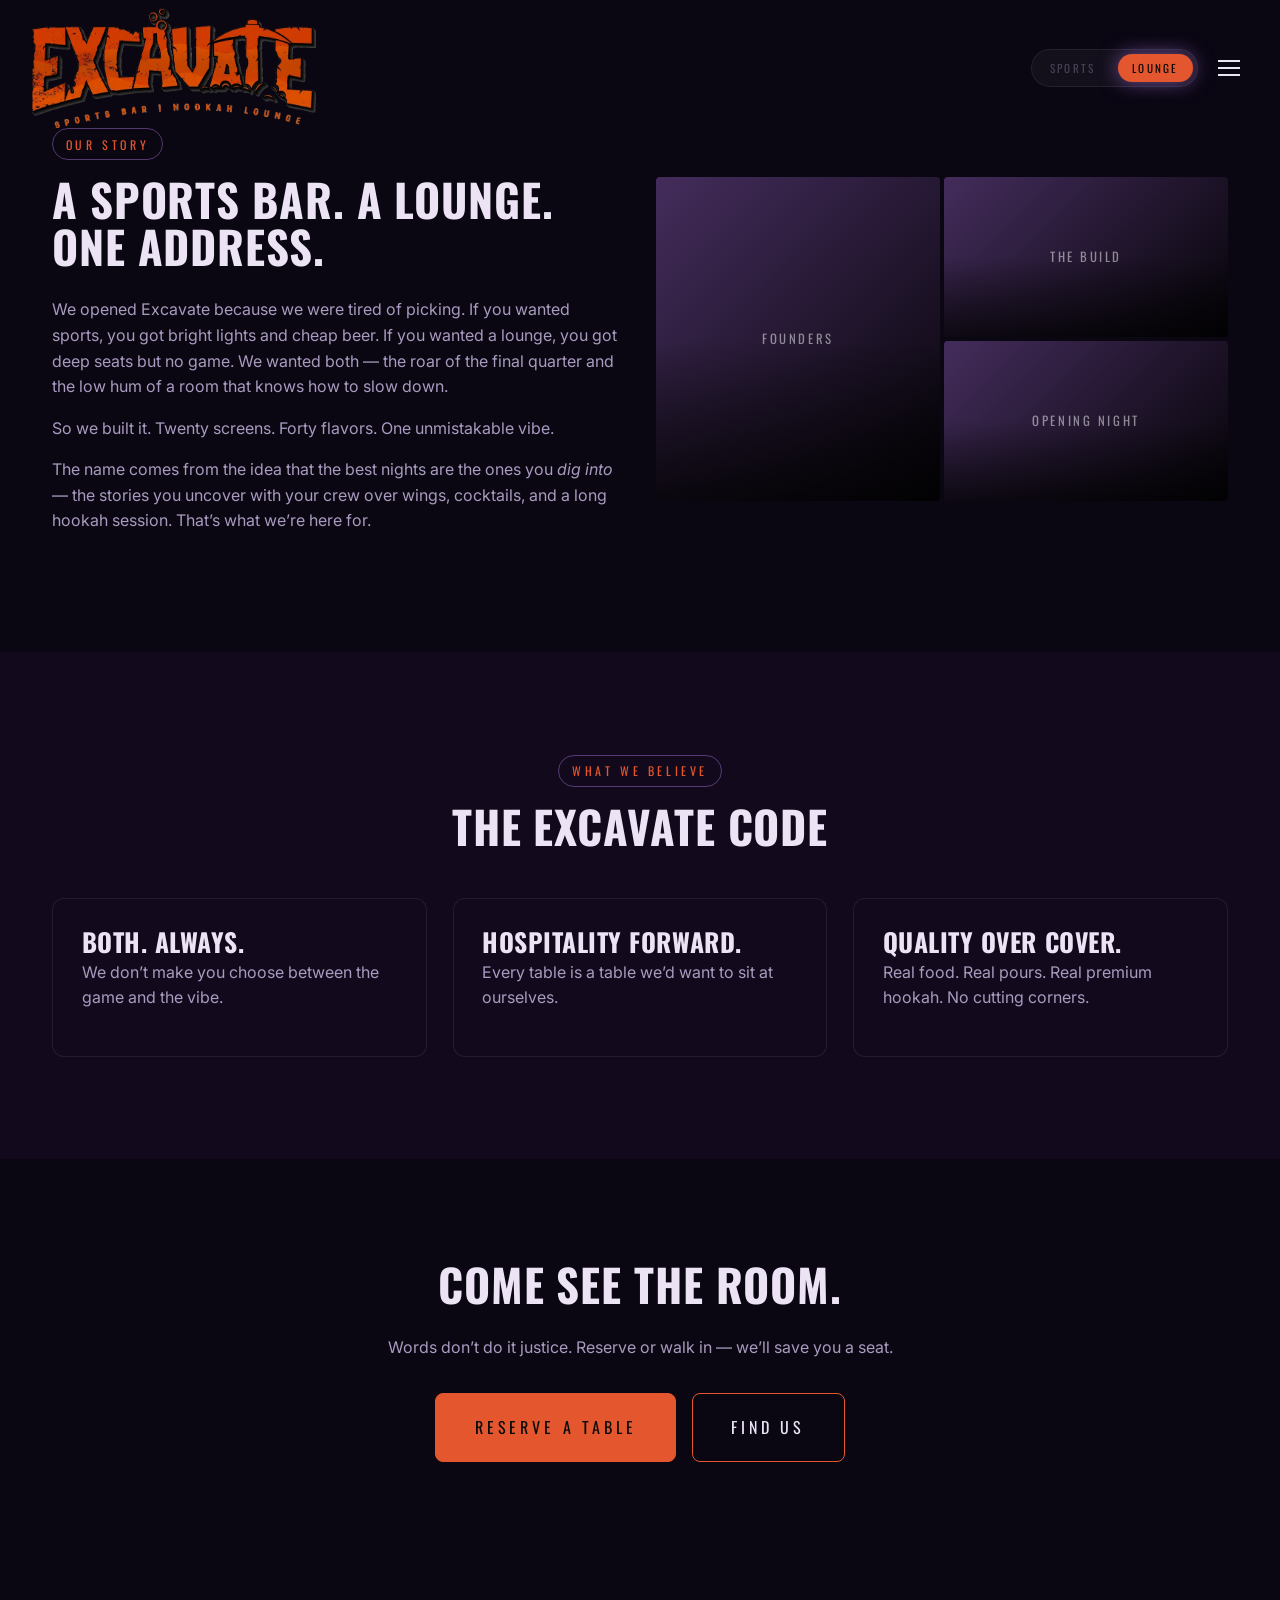
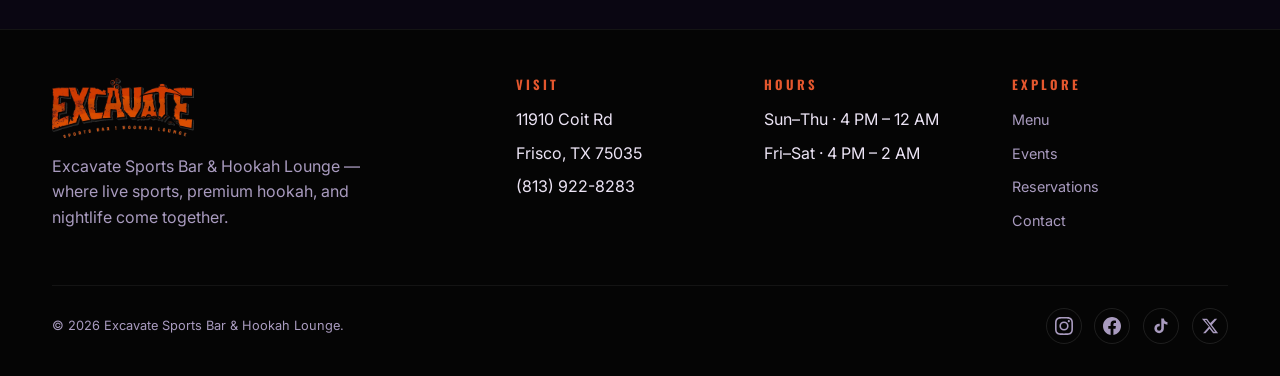
==== commit bb272124: "fix: show TikTok and X as disabled until real links are added" ====
--- a/about.html
+++ b/about.html
@@ -3,9 +3,11 @@
 <head>
   <meta charset="UTF-8" />
   <meta name="viewport" content="width=device-width, initial-scale=1.0" />
-  <title>About — Excavate</title>
-  <meta name="description" content="The story behind Excavate Sports Bar & Hookah Lounge." />
-  <link rel="icon" type="image/svg+xml" href="assets/favicon.svg" />
+  <title>About Excavate Hookah Lounge | Frisco, TX</title>
+  <meta name="description" content="Learn the story behind Excavate — Frisco's premier hookah lounge. Premium hookah, craft cocktails, and a nightlife experience built for those who seek more." />
+  <link rel="canonical" href="https://theexcavate.com/about.html" />
+  <link rel="icon" type="image/png" href="assets/logo.png" />
+  <link rel="apple-touch-icon" href="assets/logo.png" />
   <link href="https://fonts.googleapis.com/css2?family=Oswald:wght@400;600;700&family=Inter:wght@300;400;500;600&display=swap" rel="stylesheet" />
   <link rel="stylesheet" href="styles.css?v=5" />
 </head>
@@ -93,7 +95,7 @@
         <div><h4>Hours</h4><ul><li>Sun–Thu · 4 PM – 12 AM</li><li>Fri–Sat · 4 PM – 2 AM</li></ul></div>
         <div><h4>Explore</h4><ul><li><a href="menu.html">Menu</a></li><li><a href="events.html">Events</a></li><li><a href="reserve.html">Reservations</a></li><li><a href="contact.html">Contact</a></li></ul></div>
       </div>
-      <div class="legal"><span>© <span id="year"></span> Excavate Sports Bar &amp; Hookah Lounge.</span><div class="socials"><a href="#">IG</a><a href="#">FB</a><a href="#">TT</a><a href="#">X</a></div></div>
+      <div class="legal"><span>© <span id="year"></span> Excavate Sports Bar &amp; Hookah Lounge.</span><div class="socials" aria-label="Social media"><a href="https://www.instagram.com/excavatesportsbar?igsh=MWQyMXh6aDhtbXd2bQ%3D%3D&utm_source=qr" aria-label="Instagram" target="_blank"><svg viewBox="0 0 24 24" fill="currentColor" width="18" height="18"><path d="M12 2.163c3.204 0 3.584.012 4.85.07 1.366.062 2.633.334 3.608 1.308.975.975 1.246 2.242 1.308 3.608.058 1.266.07 1.646.07 4.85s-.012 3.584-.07 4.85c-.062 1.366-.334 2.633-1.308 3.608-.975.975-2.242 1.246-3.608 1.308-1.266.058-1.646.07-4.85.07s-3.584-.012-4.85-.07c-1.366-.062-2.633-.334-3.608-1.308-.975-.975-1.246-2.242-1.308-3.608C2.175 15.584 2.163 15.204 2.163 12s.012-3.584.07-4.85c.062-1.366.334-2.633 1.308-3.608.975-.975 2.242-1.246 3.608-1.308C8.416 2.175 8.796 2.163 12 2.163zm0-2.163C8.741 0 8.332.014 7.052.072 5.197.157 3.355.673 2.014 2.014.673 3.355.157 5.197.072 7.052.014 8.332 0 8.741 0 12c0 3.259.014 3.668.072 4.948.085 1.855.601 3.697 1.942 5.038 1.341 1.341 3.183 1.857 5.038 1.942C8.332 23.986 8.741 24 12 24c3.259 0 3.668-.014 4.948-.072 1.855-.085 3.697-.601 5.038-1.942 1.341-1.341 1.857-3.183 1.942-5.038.058-1.28.072-1.689.072-4.948 0-3.259-.014-3.668-.072-4.948-.085-1.855-.601-3.697-1.942-5.038C20.645.673 18.803.157 16.948.072 15.668.014 15.259 0 12 0zm0 5.838a6.162 6.162 0 1 0 0 12.324 6.162 6.162 0 0 0 0-12.324zm0 10.162a4 4 0 1 1 0-8 4 4 0 0 1 0 8zm6.406-11.845a1.44 1.44 0 1 0 0 2.881 1.44 1.44 0 0 0 0-2.881z"/></svg></a><a href="https://www.facebook.com/profile.php?id=61589511382268&mibextid=wwXIfr&rdid=In4ixU3DoGzmxq71&share_url=https%3A%2F%2Fwww.facebook.com%2Fshare%2F14dCfkYbKYc%2F%3Fmibextid%3DwwXIfr%26ref%3D1#" aria-label="Facebook" target="_blank"><svg viewBox="0 0 24 24" fill="currentColor" width="18" height="18"><path d="M24 12.073C24 5.405 18.627 0 12 0S0 5.405 0 12.073C0 18.1 4.388 23.094 10.125 24v-8.437H7.078v-3.49h3.047V9.41c0-3.025 1.792-4.697 4.533-4.697 1.312 0 2.686.236 2.686.236v2.97h-1.513c-1.491 0-1.956.93-1.956 1.886v2.267h3.328l-.532 3.49h-2.796V24C19.612 23.094 24 18.1 24 12.073z"/></svg></a><a href="#" aria-label="TikTok"><svg viewBox="0 0 24 24" fill="currentColor" width="18" height="18"><path d="M19.59 6.69a4.83 4.83 0 0 1-3.77-4.25V2h-3.45v13.67a2.89 2.89 0 0 1-2.88 2.5 2.89 2.89 0 0 1-2.89-2.89 2.89 2.89 0 0 1 2.89-2.89c.28 0 .54.04.79.1V9.01a6.33 6.33 0 0 0-.79-.05 6.34 6.34 0 0 0-6.34 6.34 6.34 6.34 0 0 0 6.34 6.34 6.34 6.34 0 0 0 6.33-6.34V8.69a8.17 8.17 0 0 0 4.78 1.52V6.75a4.85 4.85 0 0 1-1.01-.06z"/></svg></a><a href="#" aria-label="X"><svg viewBox="0 0 24 24" fill="currentColor" width="18" height="18"><path d="M18.244 2.25h3.308l-7.227 8.26 8.502 11.24H16.17l-4.714-6.231-5.401 6.231H2.744l7.737-8.835L1.254 2.25H8.08l4.261 5.636 5.903-5.636zm-1.161 17.52h1.833L7.084 4.126H5.117z"/></svg></a></div></div>
     </div>
   </footer>
 
--- a/styles.css
+++ b/styles.css
@@ -1064,12 +1064,16 @@
 
 /* ---------- Collections ---------- */
 .collections {
-  display: grid;
-  grid-template-columns: repeat(4, 1fr);
+  display: flex;
+  flex-wrap: wrap;
+  justify-content: center;
   gap: 1.4rem;
 }
-@media (max-width: 960px) { .collections { grid-template-columns: repeat(2, 1fr); } }
-@media (max-width: 540px) { .collections { grid-template-columns: 1fr; } }
+.collections .collection-card {
+  flex: 0 1 300px;
+  max-width: 340px;
+}
+@media (max-width: 540px) { .collections .collection-card { flex: 1 1 100%; max-width: 100%; } }
 
 .collection-card {
   display: flex; flex-direction: column;
@@ -1087,9 +1091,17 @@
   color: var(--text);
 }
 .collection-img {
-  height: 190px;
+  height: 200px;
   overflow: hidden;
-}
+  position: relative;
+}
+.collection-img img {
+  width: 100%; height: 100%;
+  object-fit: cover;
+  display: block;
+  transition: transform 500ms var(--ease);
+}
+.collection-card:hover .collection-img img { transform: scale(1.07); }
 .collection-img .placeholder {
   width: 100%; height: 100%;
   background: linear-gradient(135deg, rgba(var(--glow), 0.28) 0%, rgba(0,0,0,0.75) 100%);
@@ -1100,8 +1112,9 @@
 }
 .collection-card:hover .collection-img .placeholder { transform: scale(1.08); }
 .collection-body {
-  padding: 1.4rem; flex: 1;
+  padding: 2.4rem; flex: 1;
   display: flex; flex-direction: column;
+  text-align: center;
 }
 .collection-body h3 { margin-bottom: 0.3rem; font-size: 1.05rem; }
 .collection-body p { flex: 1; font-size: 0.88rem; }
@@ -1288,3 +1301,46 @@
 .launch-modal__footer a:hover {
   color: var(--primary-hot);
 }
+
+/* ---------- Floating social bar ---------- */
+.float-socials {
+  position: fixed;
+  right: 16px;
+  bottom: 8rem;
+  z-index: 1000;
+  display: flex;
+  flex-direction: column;
+  gap: 10px;
+}
+.float-social-btn {
+  display: flex;
+  align-items: center;
+  justify-content: center;
+  width: 44px;
+  height: 44px;
+  background: var(--surface-2);
+  color: var(--text-dim);
+  border-radius: 10px;
+  border: 1px solid rgba(var(--glow), 0.2);
+  transition: background 200ms var(--ease), color 200ms var(--ease), transform 200ms var(--ease), box-shadow 200ms var(--ease);
+}
+.float-social-btn svg {
+  width: 18px;
+  height: 18px;
+}
+.float-social-btn:hover {
+  background: var(--primary);
+  color: #fff;
+  transform: scale(1.1);
+  box-shadow: 0 4px 20px rgba(var(--glow), 0.45);
+}
+.float-social-disabled {
+  opacity: 0.35;
+  cursor: not-allowed;
+  pointer-events: none;
+}
+@media (max-width: 640px) {
+  .float-socials { bottom: 5rem; right: 12px; }
+  .float-social-btn { width: 38px; height: 38px; }
+  .float-social-btn svg { width: 15px; height: 15px; }
+}
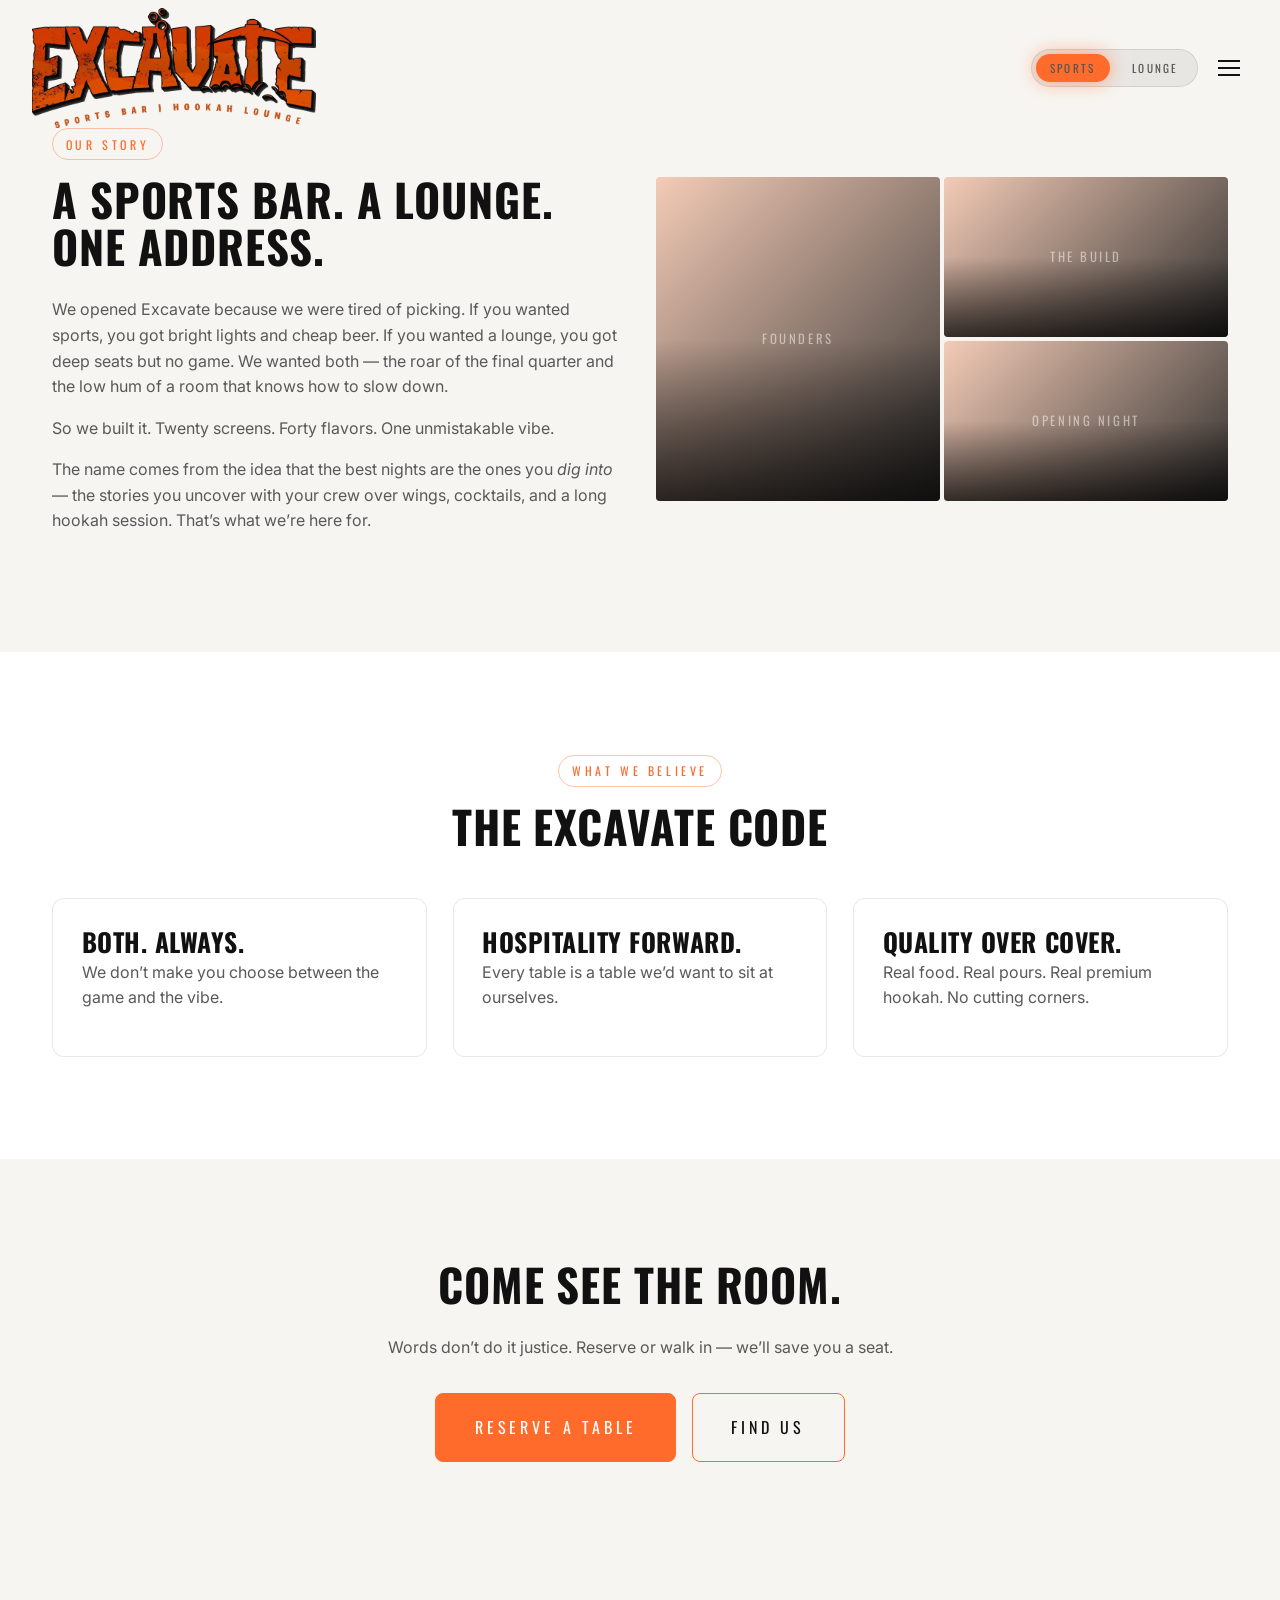
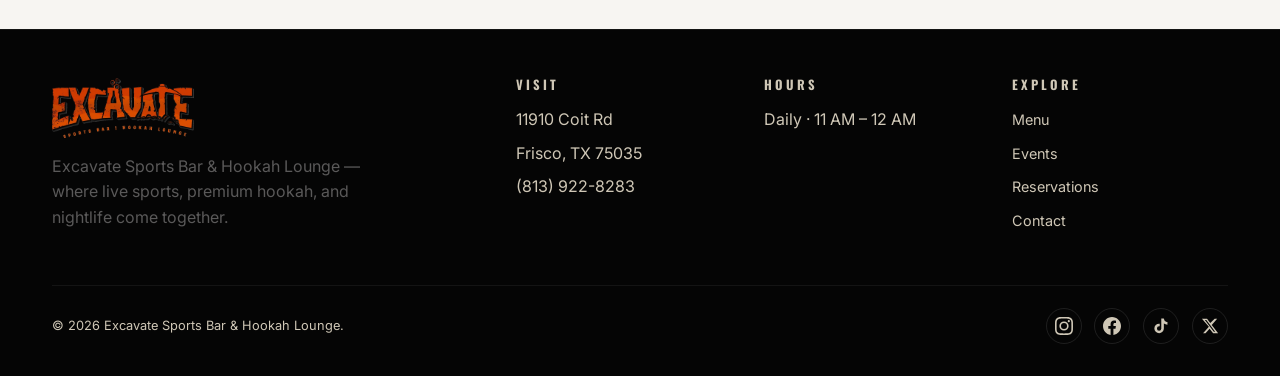
==== commit 0256bdd1: "Added admin mode" ====
--- a/about.html
+++ b/about.html
@@ -11,7 +11,7 @@
   <link href="https://fonts.googleapis.com/css2?family=Oswald:wght@400;600;700&family=Inter:wght@300;400;500;600&display=swap" rel="stylesheet" />
   <link rel="stylesheet" href="styles.css?v=5" />
 </head>
-<body data-mode="lounge">
+<body data-mode="sports">
 
   <!-- Nav overlay -->
   <div class="nav-overlay" id="navOverlay"></div>
@@ -92,7 +92,7 @@
       <div class="footer-inner">
         <div><img src="assets/logo.png" alt="Excavate" style="height:60px; margin-bottom:1rem;" /><p class="muted" style="max-width:320px;">Excavate Sports Bar &amp; Hookah Lounge — where live sports, premium hookah, and nightlife come together.</p></div>
         <div><h4>Visit</h4><ul><li>11910 Coit Rd</li><li>Frisco, TX 75035</li><li>(813) 922-8283</li></ul></div>
-        <div><h4>Hours</h4><ul><li>Sun–Thu · 4 PM – 12 AM</li><li>Fri–Sat · 4 PM – 2 AM</li></ul></div>
+        <div><h4>Hours</h4><ul class="sports-only"><li>Daily · 11 AM – 12 AM</li></ul><ul class="lounge-only"><li>Sun–Thu · 4 PM – 12 AM</li><li>Fri–Sat · 4 PM – 2 AM</li></ul></div>
         <div><h4>Explore</h4><ul><li><a href="menu.html">Menu</a></li><li><a href="events.html">Events</a></li><li><a href="reserve.html">Reservations</a></li><li><a href="contact.html">Contact</a></li></ul></div>
       </div>
       <div class="legal"><span>© <span id="year"></span> Excavate Sports Bar &amp; Hookah Lounge.</span><div class="socials" aria-label="Social media"><a href="https://www.instagram.com/excavatesportsbar?igsh=MWQyMXh6aDhtbXd2bQ%3D%3D&utm_source=qr" aria-label="Instagram" target="_blank"><svg viewBox="0 0 24 24" fill="currentColor" width="18" height="18"><path d="M12 2.163c3.204 0 3.584.012 4.85.07 1.366.062 2.633.334 3.608 1.308.975.975 1.246 2.242 1.308 3.608.058 1.266.07 1.646.07 4.85s-.012 3.584-.07 4.85c-.062 1.366-.334 2.633-1.308 3.608-.975.975-2.242 1.246-3.608 1.308-1.266.058-1.646.07-4.85.07s-3.584-.012-4.85-.07c-1.366-.062-2.633-.334-3.608-1.308-.975-.975-1.246-2.242-1.308-3.608C2.175 15.584 2.163 15.204 2.163 12s.012-3.584.07-4.85c.062-1.366.334-2.633 1.308-3.608.975-.975 2.242-1.246 3.608-1.308C8.416 2.175 8.796 2.163 12 2.163zm0-2.163C8.741 0 8.332.014 7.052.072 5.197.157 3.355.673 2.014 2.014.673 3.355.157 5.197.072 7.052.014 8.332 0 8.741 0 12c0 3.259.014 3.668.072 4.948.085 1.855.601 3.697 1.942 5.038 1.341 1.341 3.183 1.857 5.038 1.942C8.332 23.986 8.741 24 12 24c3.259 0 3.668-.014 4.948-.072 1.855-.085 3.697-.601 5.038-1.942 1.341-1.341 1.857-3.183 1.942-5.038.058-1.28.072-1.689.072-4.948 0-3.259-.014-3.668-.072-4.948-.085-1.855-.601-3.697-1.942-5.038C20.645.673 18.803.157 16.948.072 15.668.014 15.259 0 12 0zm0 5.838a6.162 6.162 0 1 0 0 12.324 6.162 6.162 0 0 0 0-12.324zm0 10.162a4 4 0 1 1 0-8 4 4 0 0 1 0 8zm6.406-11.845a1.44 1.44 0 1 0 0 2.881 1.44 1.44 0 0 0 0-2.881z"/></svg></a><a href="https://www.facebook.com/profile.php?id=61589511382268&mibextid=wwXIfr&rdid=In4ixU3DoGzmxq71&share_url=https%3A%2F%2Fwww.facebook.com%2Fshare%2F14dCfkYbKYc%2F%3Fmibextid%3DwwXIfr%26ref%3D1#" aria-label="Facebook" target="_blank"><svg viewBox="0 0 24 24" fill="currentColor" width="18" height="18"><path d="M24 12.073C24 5.405 18.627 0 12 0S0 5.405 0 12.073C0 18.1 4.388 23.094 10.125 24v-8.437H7.078v-3.49h3.047V9.41c0-3.025 1.792-4.697 4.533-4.697 1.312 0 2.686.236 2.686.236v2.97h-1.513c-1.491 0-1.956.93-1.956 1.886v2.267h3.328l-.532 3.49h-2.796V24C19.612 23.094 24 18.1 24 12.073z"/></svg></a><a href="#" aria-label="TikTok"><svg viewBox="0 0 24 24" fill="currentColor" width="18" height="18"><path d="M19.59 6.69a4.83 4.83 0 0 1-3.77-4.25V2h-3.45v13.67a2.89 2.89 0 0 1-2.88 2.5 2.89 2.89 0 0 1-2.89-2.89 2.89 2.89 0 0 1 2.89-2.89c.28 0 .54.04.79.1V9.01a6.33 6.33 0 0 0-.79-.05 6.34 6.34 0 0 0-6.34 6.34 6.34 6.34 0 0 0 6.34 6.34 6.34 6.34 0 0 0 6.33-6.34V8.69a8.17 8.17 0 0 0 4.78 1.52V6.75a4.85 4.85 0 0 1-1.01-.06z"/></svg></a><a href="#" aria-label="X"><svg viewBox="0 0 24 24" fill="currentColor" width="18" height="18"><path d="M18.244 2.25h3.308l-7.227 8.26 8.502 11.24H16.17l-4.714-6.231-5.401 6.231H2.744l7.737-8.835L1.254 2.25H8.08l4.261 5.636 5.903-5.636zm-1.161 17.52h1.833L7.084 4.126H5.117z"/></svg></a></div></div>
--- a/styles.css
+++ b/styles.css
@@ -45,17 +45,17 @@
   --vignette: radial-gradient(ellipse at center, rgba(0,0,0,0) 0%, rgba(0,0,0,0.7) 100%);
 }
 
-/* ---------- Mode: Sports (bright, stadium energy) ---------- */
+/* ---------- Mode: Sports (bright, stadium energy — white & orange) ---------- */
 body[data-mode="sports"] {
-  --bg: #0a0a0a;
-  --surface: #141414;
-  --surface-2: #1f1f1f;
-  --text: #f5f1e8;
-  --text-dim: #cfc7b6;
+  --bg: #f7f5f2;
+  --surface: #ffffff;
+  --surface-2: #f0ece6;
+  --text: #111111;
+  --text-dim: #5a5959;
   --primary: var(--brand-orange-hot);
-  --primary-hot: #ff8a4d;
-  --accent: #ffd166;
-  --signal: #ff2d2d;
+  --primary-hot: var(--brand-orange-deep);
+  --accent: #ff8c42;
+  --signal: #cc1f1f;
   --glow: 255, 107, 43;
 }
 
@@ -306,6 +306,18 @@
 
 .btn-xl { padding: 1.3rem 2.4rem; font-size: 1rem; }
 
+.btn-disabled {
+  opacity: 0.4;
+  cursor: not-allowed;
+  pointer-events: none;
+}
+
+body[data-mode="sports"] .nav-menu-link {
+  opacity: 0.35;
+  pointer-events: none;
+  cursor: not-allowed;
+}
+
 /* ---------- Dual-Mode Hero (Home) ---------- */
 .hero-dual {
   position: relative;
@@ -407,7 +419,7 @@
 .scroll-cue {
   position: absolute; bottom: 24px; left: 50%;
   transform: translateX(-50%);
-  color: var(--text-dim); font-size: 0.7rem;
+  color: rgba(255,255,255,0.6); font-size: 0.7rem;
   letter-spacing: 0.3em; text-transform: uppercase;
   font-family: var(--font-display);
   animation: float 2.4s ease-in-out infinite;
@@ -801,13 +813,8 @@
 
 /* ---------- Mode-switch flash overlay ---------- */
 .mode-flash {
-  position: fixed; inset: 0; z-index: 999;
-  background: radial-gradient(circle at center, rgba(var(--glow), 0.8) 0%, transparent 70%);
-  opacity: 0; pointer-events: none;
-  mix-blend-mode: screen;
-  transition: opacity 600ms var(--ease);
-}
-.mode-flash.flash { opacity: 1; }
+  display: none;
+}
 
 /* ---------- Utilities ---------- */
 .text-center { text-align: center; }
@@ -1019,11 +1026,144 @@
   text-shadow: 0 2px 20px rgba(0,0,0,0.6);
 }
 
-/* Disable Sports button */
-[data-mode-btn="sports"] {
-  opacity: 0.35;
-  pointer-events: none;
-  cursor: default;
+/* Sports mode — light theme overrides */
+
+/* Nav scrolled */
+body[data-mode="sports"] .nav.scrolled {
+  background: rgba(255, 255, 255, 0.95);
+  border-bottom: 1px solid rgba(0, 0, 0, 0.09);
+  box-shadow: 0 2px 20px rgba(0,0,0,0.08);
+}
+body[data-mode="sports"] .nav-toggle span {
+  background: var(--text);
+}
+body[data-mode="sports"] .nav-mode-toggle {
+  background: rgba(0,0,0,0.06);
+  border-color: rgba(0,0,0,0.1);
+}
+body[data-mode="sports"] .nav-mode-toggle button {
+  color: #555;
+}
+body[data-mode="sports"] .nav-links {
+  background: rgba(255,255,255,0.98);
+  border-left: 1px solid rgba(0,0,0,0.08);
+  box-shadow: -8px 0 40px rgba(0,0,0,0.12);
+}
+body[data-mode="sports"] .nav-links a {
+  color: #555;
+}
+body[data-mode="sports"] .nav-links a:hover,
+body[data-mode="sports"] .nav-links a.active {
+  color: var(--text);
+}
+
+/* Card / section borders — swap invisible white borders for subtle dark ones */
+body[data-mode="sports"] .card,
+body[data-mode="sports"] .event-card,
+body[data-mode="sports"] .collection-card,
+body[data-mode="sports"] .match-card,
+body[data-mode="sports"] .testimonial-card,
+body[data-mode="sports"] .flavor-card {
+  border-color: rgba(0,0,0,0.09);
+}
+body[data-mode="sports"] .pillars {
+  border-color: rgba(0,0,0,0.09);
+}
+body[data-mode="sports"] .pillar-card {
+  border-right-color: rgba(0,0,0,0.09);
+}
+body[data-mode="sports"] .pillar-card--center {
+  border-top-color: var(--primary);
+}
+body[data-mode="sports"] .stat-strip {
+  border-color: rgba(0,0,0,0.09);
+}
+body[data-mode="sports"] .menu-list li {
+  border-bottom-color: rgba(0,0,0,0.09);
+}
+body[data-mode="sports"] .event-detail {
+  border-top-color: rgba(0,0,0,0.09);
+}
+body[data-mode="sports"] .field input,
+body[data-mode="sports"] .field select,
+body[data-mode="sports"] .field textarea {
+  background: #fff;
+  border-color: rgba(0,0,0,0.15);
+  color: var(--text);
+}
+body[data-mode="sports"] .map-embed {
+  border-color: rgba(0,0,0,0.09);
+  background: #f0ece6;
+}
+body[data-mode="sports"] .page-header {
+  border-bottom-color: rgba(0,0,0,0.09);
+}
+body[data-mode="sports"] .hk-heading,
+body[data-mode="sports"] .brand-title {
+  border-bottom-color: rgba(0,0,0,0.12);
+}
+body[data-mode="sports"] .hk-item {
+  border-bottom-color: rgba(0,0,0,0.07);
+}
+body[data-mode="sports"] .hk-dots {
+  background-image: repeating-linear-gradient(
+    to right,
+    rgba(0,0,0,0.2) 0px,
+    rgba(0,0,0,0.2) 4px,
+    transparent 4px,
+    transparent 10px
+  );
+}
+body[data-mode="sports"] .hk-policy {
+  border-top-color: rgba(0,0,0,0.09);
+}
+
+/* Nav overlay */
+body[data-mode="sports"] .nav-overlay {
+  background: rgba(0,0,0,0.35);
+}
+
+/* Btn outline on white bg */
+body[data-mode="sports"] .btn {
+  color: var(--text);
+}
+body[data-mode="sports"] .btn-solid {
+  color: #fff;
+}
+body[data-mode="sports"] .btn-solid:hover {
+  color: #fff;
+}
+body[data-mode="sports"] .btn:hover {
+  color: #fff;
+}
+
+/* Footer stays dark regardless of mode */
+body[data-mode="sports"] .footer {
+  background: var(--ink-0);
+  border-top-color: rgba(255,255,255,0.06);
+}
+body[data-mode="sports"] .footer h4,
+body[data-mode="sports"] .footer a,
+body[data-mode="sports"] .footer li,
+body[data-mode="sports"] .footer .legal {
+  color: var(--paper-dim);
+}
+body[data-mode="sports"] .footer a:hover { color: var(--paper); }
+body[data-mode="sports"] .footer .legal { border-top-color: rgba(255,255,255,0.06); }
+body[data-mode="sports"] .footer .socials a { border-color: rgba(255,255,255,0.1); }
+
+/* Float social bar on white page */
+body[data-mode="sports"] .float-social-btn {
+  background: #fff;
+  border-color: rgba(0,0,0,0.1);
+  color: #555;
+  box-shadow: 0 2px 8px rgba(0,0,0,0.08);
+}
+
+/* Menu tab on white */
+body[data-mode="sports"] .menu-tab {
+  border-color: rgba(0,0,0,0.12);
+  color: var(--text-dim);
 }
 
 /* Inner pages — push content below fixed nav */
@@ -1344,3 +1484,138 @@
   .float-social-btn { width: 38px; height: 38px; }
   .float-social-btn svg { width: 15px; height: 15px; }
 }
+
+/* ---------- Sports Hero ---------- */
+.hero-sports {
+  position: relative;
+  min-height: 100vh;
+  display: flex; align-items: center; justify-content: center;
+  overflow: hidden;
+  padding: 6rem 1rem 4rem;
+  background-image: url('assets/sportsbar.png');
+  background-size: cover;
+  background-position: center;
+  background-repeat: no-repeat;
+}
+.hero-sports::before {
+  content: ""; position: absolute; inset: 0;
+  background: linear-gradient(180deg, rgba(0,0,0,0.38) 0%, rgba(0,0,0,0.62) 100%);
+  pointer-events: none;
+}
+.hero-sports-inner {
+  position: relative; z-index: 2;
+  text-align: center;
+  max-width: 900px;
+}
+.hero-sports-tagline {
+  font-family: var(--font-display);
+  font-size: clamp(1.6rem, 4.5vw, 3.2rem);
+  font-weight: 700;
+  color: #fff;
+  letter-spacing: 0.07em;
+  text-transform: uppercase;
+  margin-bottom: 0.6rem;
+  text-shadow: 0 2px 30px rgba(0,0,0,0.5);
+  line-height: 1.1;
+}
+.hero-sports-sub {
+  font-family: var(--font-body);
+  font-size: clamp(0.95rem, 1.8vw, 1.15rem);
+  color: rgba(255,255,255,0.72);
+  margin-bottom: 2.8rem;
+  font-style: italic;
+}
+
+/* ---------- Splash Screen (one-time experience chooser) ---------- */
+.splash {
+  position: fixed; inset: 0; z-index: 5000;
+  display: flex; align-items: center; justify-content: center;
+  background-image: url('assets/sportsbar.png');
+  background-size: cover; background-position: center;
+  transition: opacity 700ms var(--ease), visibility 700ms var(--ease);
+  visibility: visible;
+}
+.splash::before {
+  content: ""; position: absolute; inset: 0;
+  background: rgba(0,0,0,0.68);
+}
+.splash.hidden {
+  opacity: 0;
+  visibility: hidden;
+  pointer-events: none;
+}
+.splash-inner {
+  position: relative; z-index: 1;
+  text-align: center;
+  padding: 2rem 1.5rem;
+  max-width: 720px; width: 100%;
+}
+.splash-logo {
+  width: min(200px, 55vw);
+  margin: 0 auto 1.2rem;
+  filter: drop-shadow(0 4px 24px rgba(0,0,0,0.5));
+}
+.splash-tagline {
+  font-family: var(--font-display);
+  font-size: clamp(0.75rem, 1.8vw, 0.95rem);
+  letter-spacing: 0.38em;
+  text-transform: uppercase;
+  color: rgba(255,255,255,0.55);
+  margin-bottom: 2.8rem;
+}
+.splash-choices {
+  display: grid;
+  grid-template-columns: 1fr 1fr;
+  gap: 1.4rem;
+}
+@media (max-width: 500px) {
+  .splash-choices { grid-template-columns: 1fr; gap: 1rem; }
+}
+.splash-btn {
+  padding: 2.2rem 1.4rem;
+  border-radius: var(--radius-lg);
+  background: rgba(15,15,15,0.55);
+  backdrop-filter: blur(18px);
+  -webkit-backdrop-filter: blur(18px);
+  cursor: pointer;
+  text-align: center;
+  border: 1px solid rgba(255,255,255,0.15);
+  transition: all 380ms var(--ease);
+  display: flex; flex-direction: column; align-items: center; gap: 0.5rem;
+}
+.splash-btn:hover {
+  transform: translateY(-5px);
+  box-shadow: 0 24px 64px rgba(0,0,0,0.45);
+}
+.splash-btn--sports:hover {
+  border-color: rgba(255,107,43,0.7);
+  background: rgba(255,107,43,0.18);
+}
+.splash-btn--lounge:hover {
+  border-color: rgba(192,132,252,0.7);
+  background: rgba(192,132,252,0.14);
+}
+.splash-icon {
+  font-size: 2rem;
+  display: block;
+  margin-bottom: 0.3rem;
+}
+.splash-label {
+  display: block;
+  font-family: var(--font-display);
+  font-size: clamp(1.2rem, 2.8vw, 1.7rem);
+  font-weight: 700;
+  letter-spacing: 0.08em;
+  text-transform: uppercase;
+  color: #fff;
+}
+.splash-btn--sports .splash-label { color: #ff6b2b; }
+.splash-btn--lounge .splash-label { color: #c084fc; }
+.splash-desc {
+  display: block;
+  font-size: 0.84rem;
+  color: rgba(255,255,255,0.55);
+  line-height: 1.55;
+  margin-top: 0.3rem;
+  font-family: var(--font-body);
+}
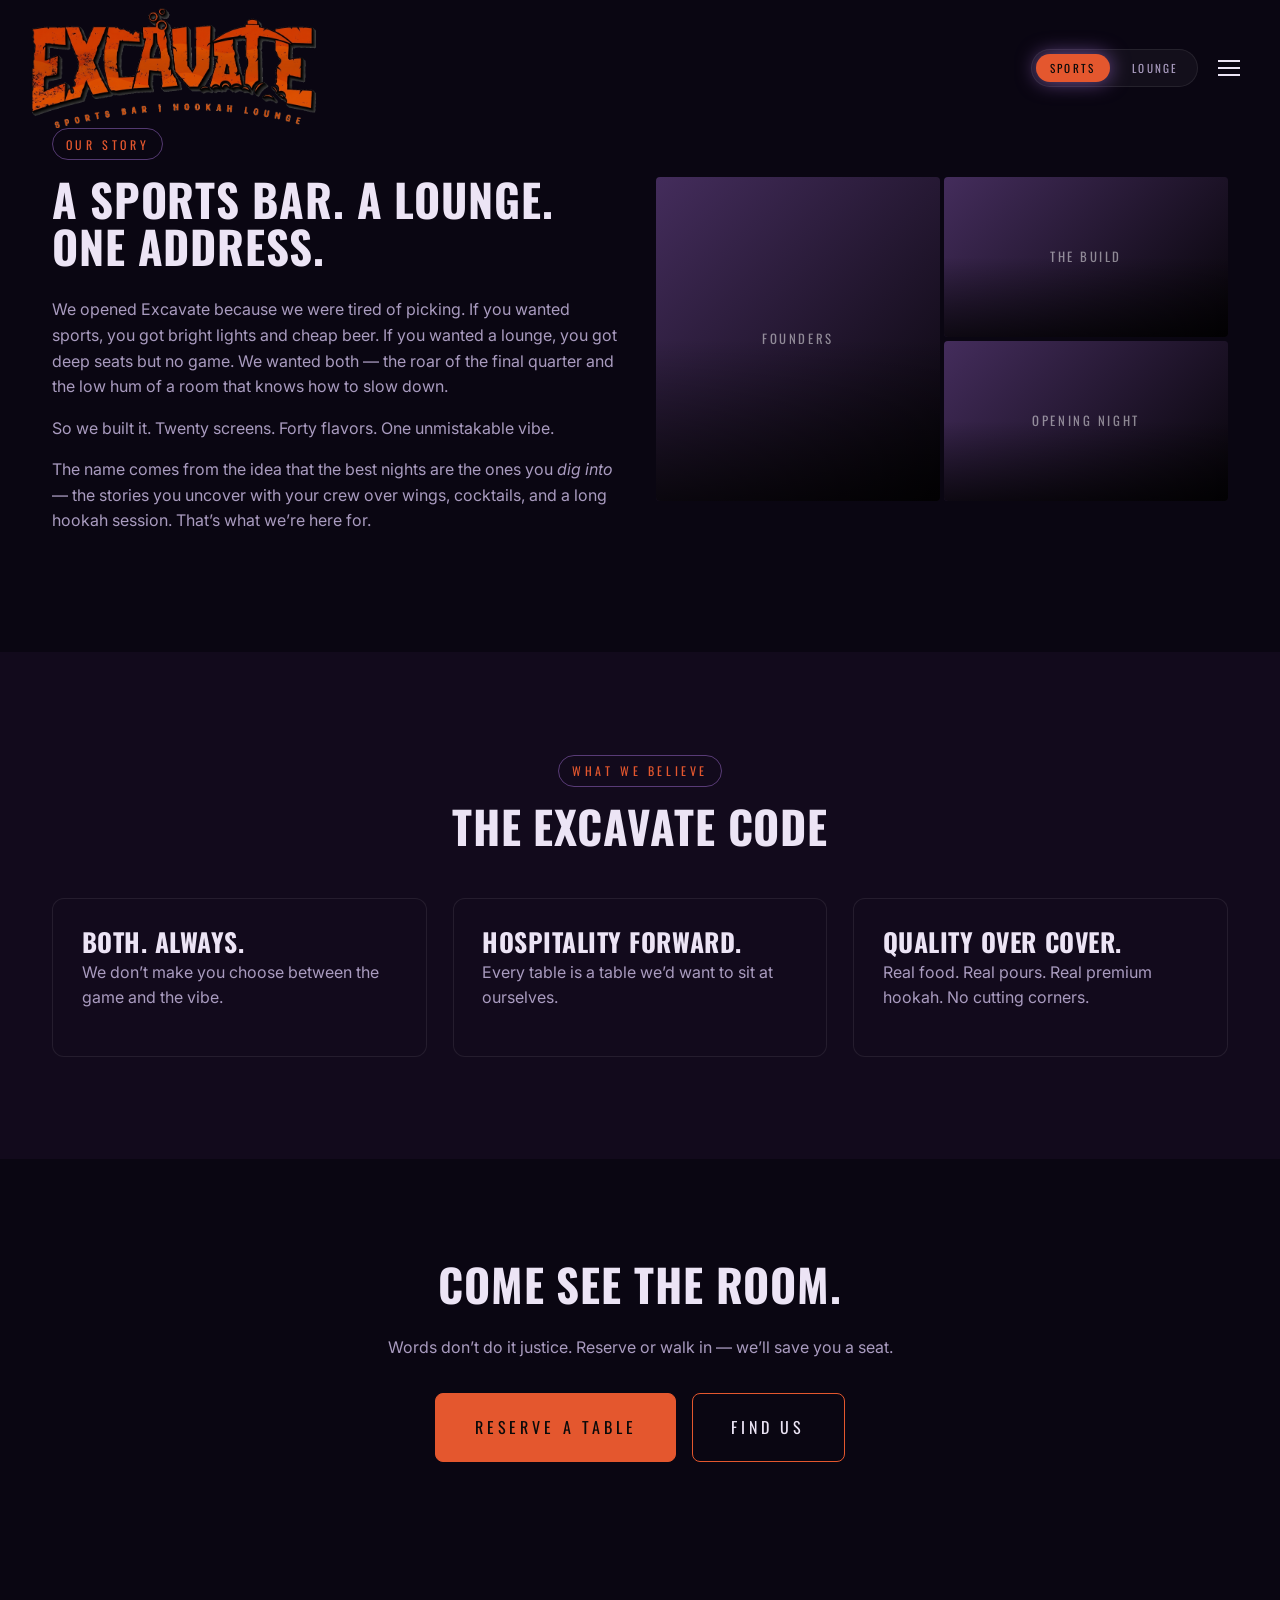
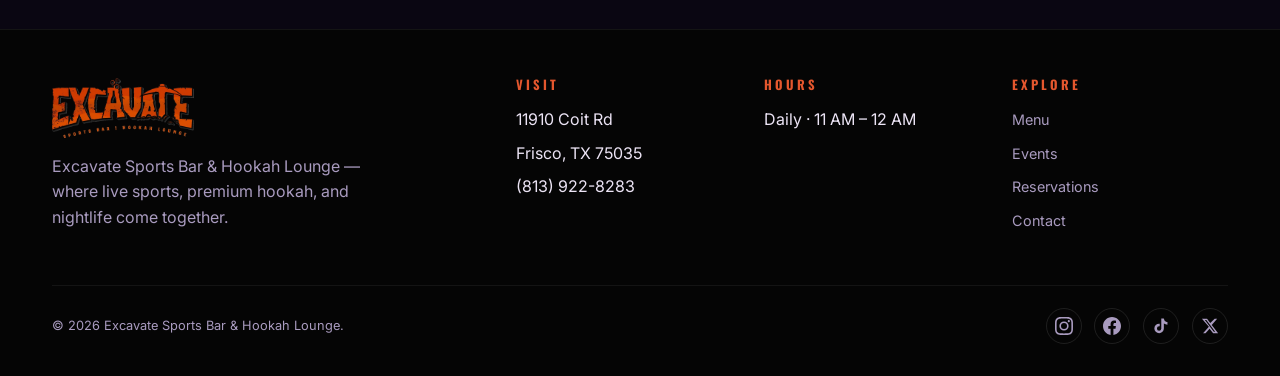
==== commit c5cd59cd: "update the ui changes" ====
--- a/about.html
+++ b/about.html
@@ -27,7 +27,7 @@
     <li><a href="contact.html">Contact</a></li>
   </ul>
 
-  <nav class="nav">
+  <nav class="nav" id="nav">
     <div class="nav-inner">
       <a href="index.html" class="nav-brand"><img src="assets/logo.png" alt="Excavate" /></a>
       <div class="nav-right">
--- a/styles.css
+++ b/styles.css
@@ -45,18 +45,18 @@
   --vignette: radial-gradient(ellipse at center, rgba(0,0,0,0) 0%, rgba(0,0,0,0.7) 100%);
 }
 
-/* ---------- Mode: Sports (bright, stadium energy — white & orange) ---------- */
+/* ---------- Mode: Sports (lounge color palette) ---------- */
 body[data-mode="sports"] {
-  --bg: #f7f5f2;
-  --surface: #ffffff;
-  --surface-2: #f0ece6;
-  --text: #111111;
-  --text-dim: #5a5959;
-  --primary: var(--brand-orange-hot);
-  --primary-hot: var(--brand-orange-deep);
-  --accent: #ff8c42;
-  --signal: #cc1f1f;
-  --glow: 255, 107, 43;
+  --bg: #0a0612;
+  --surface: #120a1c;
+  --surface-2: #1a0f26;
+  --text: #ece4f5;
+  --text-dim: #a99bbf;
+  --primary: var(--brand-orange);
+  --primary-hot: #ff8a4d;
+  --accent: #c084fc;
+  --signal: #ff5ca8;
+  --glow: 192, 132, 252;
 }
 
 /* ---------- Mode: Lounge (dark, smoky, neon) ---------- */
@@ -312,11 +312,6 @@
   pointer-events: none;
 }
 
-body[data-mode="sports"] .nav-menu-link {
-  opacity: 0.35;
-  pointer-events: none;
-  cursor: not-allowed;
-}
 
 /* ---------- Dual-Mode Hero (Home) ---------- */
 .hero-dual {
@@ -462,7 +457,7 @@
     radial-gradient(ellipse at 80% 0%, rgba(255,209,102,0.10) 0%, transparent 40%);
   transition: opacity 900ms var(--ease);
 }
-body[data-mode="sports"] .stadium-lights { opacity: 1; }
+/* stadium-lights disabled — unified dark theme */
 
 /* ---------- Stat strip ---------- */
 .stat-strip {
@@ -608,8 +603,8 @@
 }
 .menu-tab {
   background: transparent;
-  border: 1px solid rgba(255,255,255,0.12);
-  color: var(--text-dim);
+  border: 1px solid rgba(255,255,255,0.25);
+  color: var(--text);
   padding: 0.7rem 1.4rem;
   font-family: var(--font-display);
   letter-spacing: 0.2em; text-transform: uppercase;
@@ -1026,145 +1021,7 @@
   text-shadow: 0 2px 20px rgba(0,0,0,0.6);
 }
 
-/* Sports mode — light theme overrides */
-
-/* Nav scrolled */
-body[data-mode="sports"] .nav.scrolled {
-  background: rgba(255, 255, 255, 0.95);
-  border-bottom: 1px solid rgba(0, 0, 0, 0.09);
-  box-shadow: 0 2px 20px rgba(0,0,0,0.08);
-}
-body[data-mode="sports"] .nav-toggle span {
-  background: var(--text);
-}
-body[data-mode="sports"] .nav-mode-toggle {
-  background: rgba(0,0,0,0.06);
-  border-color: rgba(0,0,0,0.1);
-}
-body[data-mode="sports"] .nav-mode-toggle button {
-  color: #555;
-}
-body[data-mode="sports"] .nav-links {
-  background: rgba(255,255,255,0.98);
-  border-left: 1px solid rgba(0,0,0,0.08);
-  box-shadow: -8px 0 40px rgba(0,0,0,0.12);
-}
-body[data-mode="sports"] .nav-links a {
-  color: #555;
-}
-body[data-mode="sports"] .nav-links a:hover,
-body[data-mode="sports"] .nav-links a.active {
-  color: var(--text);
-}
-
-/* Card / section borders — swap invisible white borders for subtle dark ones */
-body[data-mode="sports"] .card,
-body[data-mode="sports"] .event-card,
-body[data-mode="sports"] .collection-card,
-body[data-mode="sports"] .match-card,
-body[data-mode="sports"] .testimonial-card,
-body[data-mode="sports"] .flavor-card {
-  border-color: rgba(0,0,0,0.09);
-}
-body[data-mode="sports"] .pillars {
-  border-color: rgba(0,0,0,0.09);
-}
-body[data-mode="sports"] .pillar-card {
-  border-right-color: rgba(0,0,0,0.09);
-}
-body[data-mode="sports"] .pillar-card--center {
-  border-top-color: var(--primary);
-}
-body[data-mode="sports"] .stat-strip {
-  border-color: rgba(0,0,0,0.09);
-}
-body[data-mode="sports"] .menu-list li {
-  border-bottom-color: rgba(0,0,0,0.09);
-}
-body[data-mode="sports"] .event-detail {
-  border-top-color: rgba(0,0,0,0.09);
-}
-body[data-mode="sports"] .field input,
-body[data-mode="sports"] .field select,
-body[data-mode="sports"] .field textarea {
-  background: #fff;
-  border-color: rgba(0,0,0,0.15);
-  color: var(--text);
-}
-body[data-mode="sports"] .map-embed {
-  border-color: rgba(0,0,0,0.09);
-  background: #f0ece6;
-}
-body[data-mode="sports"] .page-header {
-  border-bottom-color: rgba(0,0,0,0.09);
-}
-body[data-mode="sports"] .hk-heading,
-body[data-mode="sports"] .brand-title {
-  border-bottom-color: rgba(0,0,0,0.12);
-}
-body[data-mode="sports"] .hk-item {
-  border-bottom-color: rgba(0,0,0,0.07);
-}
-body[data-mode="sports"] .hk-dots {
-  background-image: repeating-linear-gradient(
-    to right,
-    rgba(0,0,0,0.2) 0px,
-    rgba(0,0,0,0.2) 4px,
-    transparent 4px,
-    transparent 10px
-  );
-}
-body[data-mode="sports"] .hk-policy {
-  border-top-color: rgba(0,0,0,0.09);
-}
-
-/* Nav overlay */
-body[data-mode="sports"] .nav-overlay {
-  background: rgba(0,0,0,0.35);
-}
-
-/* Btn outline on white bg */
-body[data-mode="sports"] .btn {
-  color: var(--text);
-}
-body[data-mode="sports"] .btn-solid {
-  color: #fff;
-}
-body[data-mode="sports"] .btn-solid:hover {
-  color: #fff;
-}
-body[data-mode="sports"] .btn:hover {
-  color: #fff;
-}
-
-/* Footer stays dark regardless of mode */
-body[data-mode="sports"] .footer {
-  background: var(--ink-0);
-  border-top-color: rgba(255,255,255,0.06);
-}
-body[data-mode="sports"] .footer h4,
-body[data-mode="sports"] .footer a,
-body[data-mode="sports"] .footer li,
-body[data-mode="sports"] .footer .legal {
-  color: var(--paper-dim);
-}
-body[data-mode="sports"] .footer a:hover { color: var(--paper); }
-body[data-mode="sports"] .footer .legal { border-top-color: rgba(255,255,255,0.06); }
-body[data-mode="sports"] .footer .socials a { border-color: rgba(255,255,255,0.1); }
-
-/* Float social bar on white page */
-body[data-mode="sports"] .float-social-btn {
-  background: #fff;
-  border-color: rgba(0,0,0,0.1);
-  color: #555;
-  box-shadow: 0 2px 8px rgba(0,0,0,0.08);
-}
-
-/* Menu tab on white */
-body[data-mode="sports"] .menu-tab {
-  border-color: rgba(0,0,0,0.12);
-  color: var(--text-dim);
-}
+/* Sports mode — uses lounge color palette, no overrides needed */
 
 /* Inner pages — push content below fixed nav */
 .section:first-of-type { padding-top: clamp(5rem, 10vw, 8rem); }
@@ -1492,7 +1349,7 @@
   display: flex; align-items: center; justify-content: center;
   overflow: hidden;
   padding: 6rem 1rem 4rem;
-  background-image: url('assets/sportsbar.png');
+  background-image: url('assets/sportsbar.jpeg');
   background-size: cover;
   background-position: center;
   background-repeat: no-repeat;
@@ -1530,7 +1387,7 @@
 .splash {
   position: fixed; inset: 0; z-index: 5000;
   display: flex; align-items: center; justify-content: center;
-  background-image: url('assets/sportsbar.png');
+  background-image: url('assets/sportsbar.jpeg');
   background-size: cover; background-position: center;
   transition: opacity 700ms var(--ease), visibility 700ms var(--ease);
   visibility: visible;
